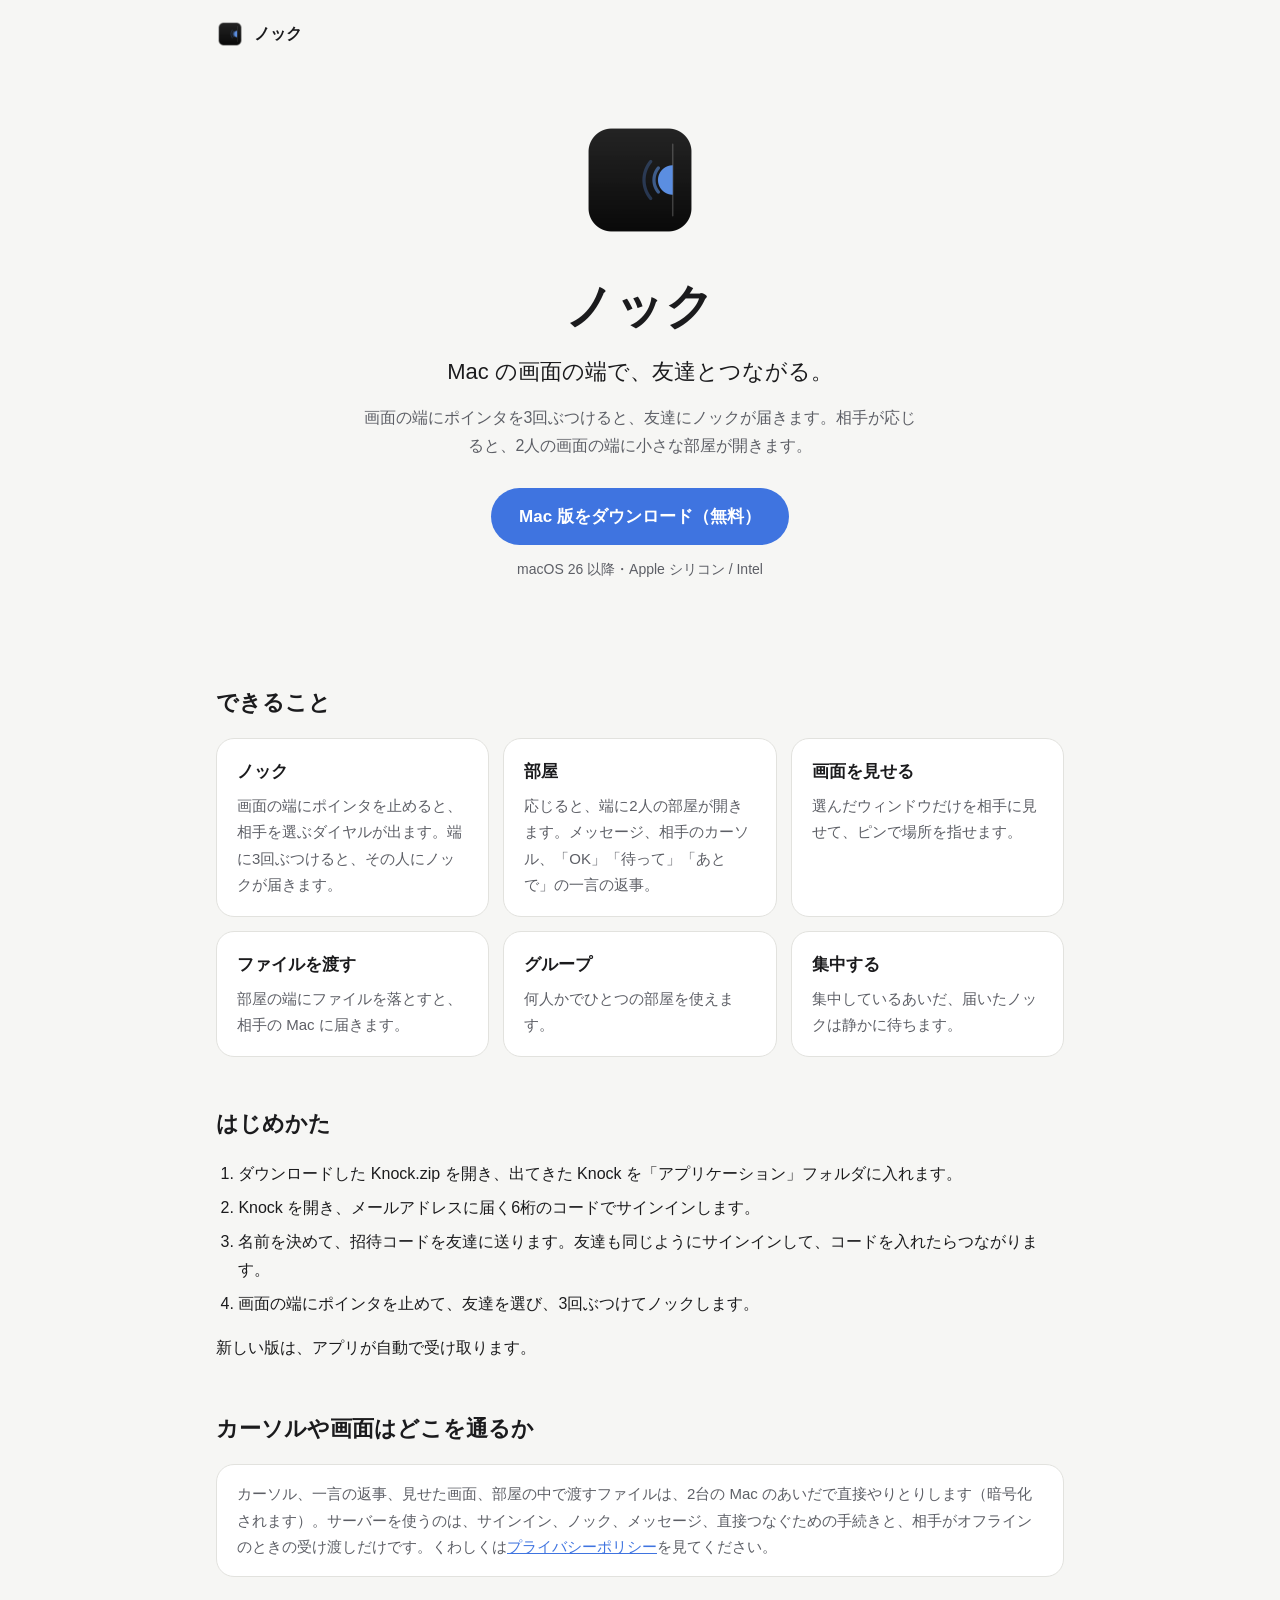
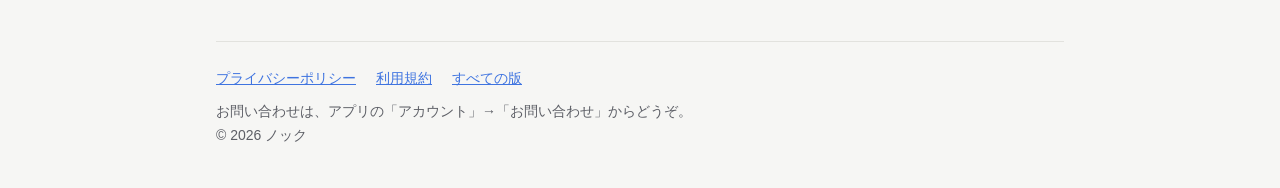
==== index.html @ 7c5bd774 "Download page, privacy policy and terms Co-Authored-By: Claude Opus 5.5 <noreply@anthropic.com> Clau" ====
<!doctype html>
<html lang="ja">
<head>
<meta charset="utf-8">
<meta name="viewport" content="width=device-width, initial-scale=1">
<title>ノック — Mac の画面の端で、友達とつながる</title>
<meta name="description" content="画面の端にポインタを3回ぶつけると、友達にノックが届く。相手が応じると、2人の画面の端に小さな部屋が開く。Mac 用の無料アプリです。">
<meta property="og:title" content="ノック">
<meta property="og:description" content="Mac の画面の端で、友達とつながる。">
<meta property="og:image" content="icon.png">
<link rel="icon" href="icon.png">
<link rel="stylesheet" href="style.css">
</head>
<body>
<div class="wrap">
  <header class="site"><img src="icon.png" alt=""><a href="./">ノック</a></header>

  <main>
    <div class="hero">
      <img class="icon" src="icon.png" alt="ノックのアイコン">
      <h1>ノック</h1>
      <p class="lead">Mac の画面の端で、友達とつながる。</p>
      <p class="sub">画面の端にポインタを3回ぶつけると、友達にノックが届きます。相手が応じると、2人の画面の端に小さな部屋が開きます。</p>
      <a class="button" href="https://github.com/hikaru777/knock-releases/releases/latest/download/Knock.zip">Mac 版をダウンロード（無料）</a>
      <p class="req">macOS 26 以降・Apple シリコン / Intel</p>
    </div>

    <!--VIDEO-->

    <section>
      <h2>できること</h2>
      <div class="grid">
        <div class="card"><h3>ノック</h3><p>画面の端にポインタを止めると、相手を選ぶダイヤルが出ます。端に3回ぶつけると、その人にノックが届きます。</p></div>
        <div class="card"><h3>部屋</h3><p>応じると、端に2人の部屋が開きます。メッセージ、相手のカーソル、「OK」「待って」「あとで」の一言の返事。</p></div>
        <div class="card"><h3>画面を見せる</h3><p>選んだウィンドウだけを相手に見せて、ピンで場所を指せます。</p></div>
        <div class="card"><h3>ファイルを渡す</h3><p>部屋の端にファイルを落とすと、相手の Mac に届きます。</p></div>
        <div class="card"><h3>グループ</h3><p>何人かでひとつの部屋を使えます。</p></div>
        <div class="card"><h3>集中する</h3><p>集中しているあいだ、届いたノックは静かに待ちます。</p></div>
      </div>
    </section>

    <section>
      <h2>はじめかた</h2>
      <ol class="steps">
        <li>ダウンロードした Knock.zip を開き、出てきた Knock を「アプリケーション」フォルダに入れます。</li>
        <li>Knock を開き、メールアドレスに届く6桁のコードでサインインします。</li>
        <li>名前を決めて、招待コードを友達に送ります。友達も同じようにサインインして、コードを入れたらつながります。</li>
        <li>画面の端にポインタを止めて、友達を選び、3回ぶつけてノックします。</li>
      </ol>
      <p>新しい版は、アプリが自動で受け取ります。</p>
    </section>

    <section>
      <h2>カーソルや画面はどこを通るか</h2>
      <p class="note">カーソル、一言の返事、見せた画面、部屋の中で渡すファイルは、2台の Mac のあいだで直接やりとりします（暗号化されます）。サーバーを使うのは、サインイン、ノック、メッセージ、直接つなぐための手続きと、相手がオフラインのときの受け渡しだけです。くわしくは<a href="privacy.html">プライバシーポリシー</a>を見てください。</p>
    </section>
  </main>

  <footer>
    <nav><a href="privacy.html">プライバシーポリシー</a><a href="terms.html">利用規約</a><a href="https://github.com/hikaru777/knock-releases/releases">すべての版</a></nav>
    <div>お問い合わせは、アプリの「アカウント」→「お問い合わせ」からどうぞ。</div>
    <div>© 2026 ノック</div>
  </footer>
</div>
</body>
</html>
---- style.css ----
:root {
  --bg: #f6f6f4;
  --surface: #ffffff;
  --text: #1b1b1d;
  --muted: #5d5f66;
  --line: #e2e2de;
  --accent: #3f74e0;
  --accent-text: #ffffff;
  --radius: 18px;
}
@media (prefers-color-scheme: dark) {
  :root:not([data-theme="light"]) {
    --bg: #111113;
    --surface: #1b1b1e;
    --text: #ececef;
    --muted: #a0a2aa;
    --line: #2c2c31;
    --accent: #5b8def;
    --accent-text: #0b0b0c;
  }
}
:root[data-theme="dark"] {
  --bg: #111113; --surface: #1b1b1e; --text: #ececef; --muted: #a0a2aa; --line: #2c2c31;
  --accent: #5b8def; --accent-text: #0b0b0c;
}
* { box-sizing: border-box; }
html { -webkit-text-size-adjust: 100%; }
body {
  margin: 0; background: var(--bg); color: var(--text);
  font-family: -apple-system, BlinkMacSystemFont, "Hiragino Sans", "Hiragino Kaku Gothic ProN", "Noto Sans JP", sans-serif;
  line-height: 1.75; font-size: 16px;
}
a { color: var(--accent); }
.wrap { max-width: 880px; margin: 0 auto; padding: 0 16px; }
header.site { display: flex; align-items: center; gap: 10px; padding: 20px 0; }
header.site img { width: 28px; height: 28px; }
header.site a { color: var(--text); text-decoration: none; font-weight: 600; }
.hero { text-align: center; padding: 48px 0 40px; }
.hero img.icon { width: 128px; height: 128px; }
.hero h1 { font-size: clamp(32px, 7vw, 48px); margin: 12px 0 4px; letter-spacing: 0.02em; }
.hero .lead { font-size: clamp(18px, 3.6vw, 22px); margin: 0 0 12px; }
.hero p.sub { color: var(--muted); max-width: 560px; margin: 0 auto 28px; }
.button {
  display: inline-block; background: var(--accent); color: var(--accent-text); text-decoration: none;
  font-weight: 600; padding: 14px 28px; border-radius: 999px; font-size: 17px;
}
.button:focus-visible { outline: 3px solid var(--text); outline-offset: 3px; }
.req { color: var(--muted); font-size: 14px; margin-top: 12px; }
.video { margin: 8px 0 48px; }
.video video { width: 100%; border-radius: var(--radius); border: 1px solid var(--line); background: #000; display: block; }
section h2 { font-size: 22px; margin: 48px 0 16px; }
.grid { display: grid; grid-template-columns: repeat(auto-fit, minmax(240px, 1fr)); gap: 14px; }
.card { background: var(--surface); border: 1px solid var(--line); border-radius: var(--radius); padding: 18px 20px; }
.card h3 { margin: 0 0 6px; font-size: 17px; }
.card p { margin: 0; color: var(--muted); font-size: 15px; }
ol.steps { padding-left: 1.4em; }
ol.steps li { margin: 6px 0; }
.note { background: var(--surface); border: 1px solid var(--line); border-radius: var(--radius); padding: 16px 20px; color: var(--muted); font-size: 15px; }
footer { border-top: 1px solid var(--line); margin-top: 64px; padding: 24px 0 40px; color: var(--muted); font-size: 14px; }
footer nav { display: flex; flex-wrap: wrap; gap: 8px 20px; margin-bottom: 8px; }
article.doc { padding: 8px 0 24px; }
article.doc h1 { font-size: 28px; }
article.doc h2 { font-size: 20px; margin-top: 36px; }
article.doc h3 { font-size: 17px; }
.table-scroll { overflow-x: auto; }
article.doc table { border-collapse: collapse; width: 100%; font-size: 14px; min-width: 640px; }
article.doc th, article.doc td { border: 1px solid var(--line); padding: 8px 10px; text-align: left; vertical-align: top; }
article.doc th { background: var(--surface); }
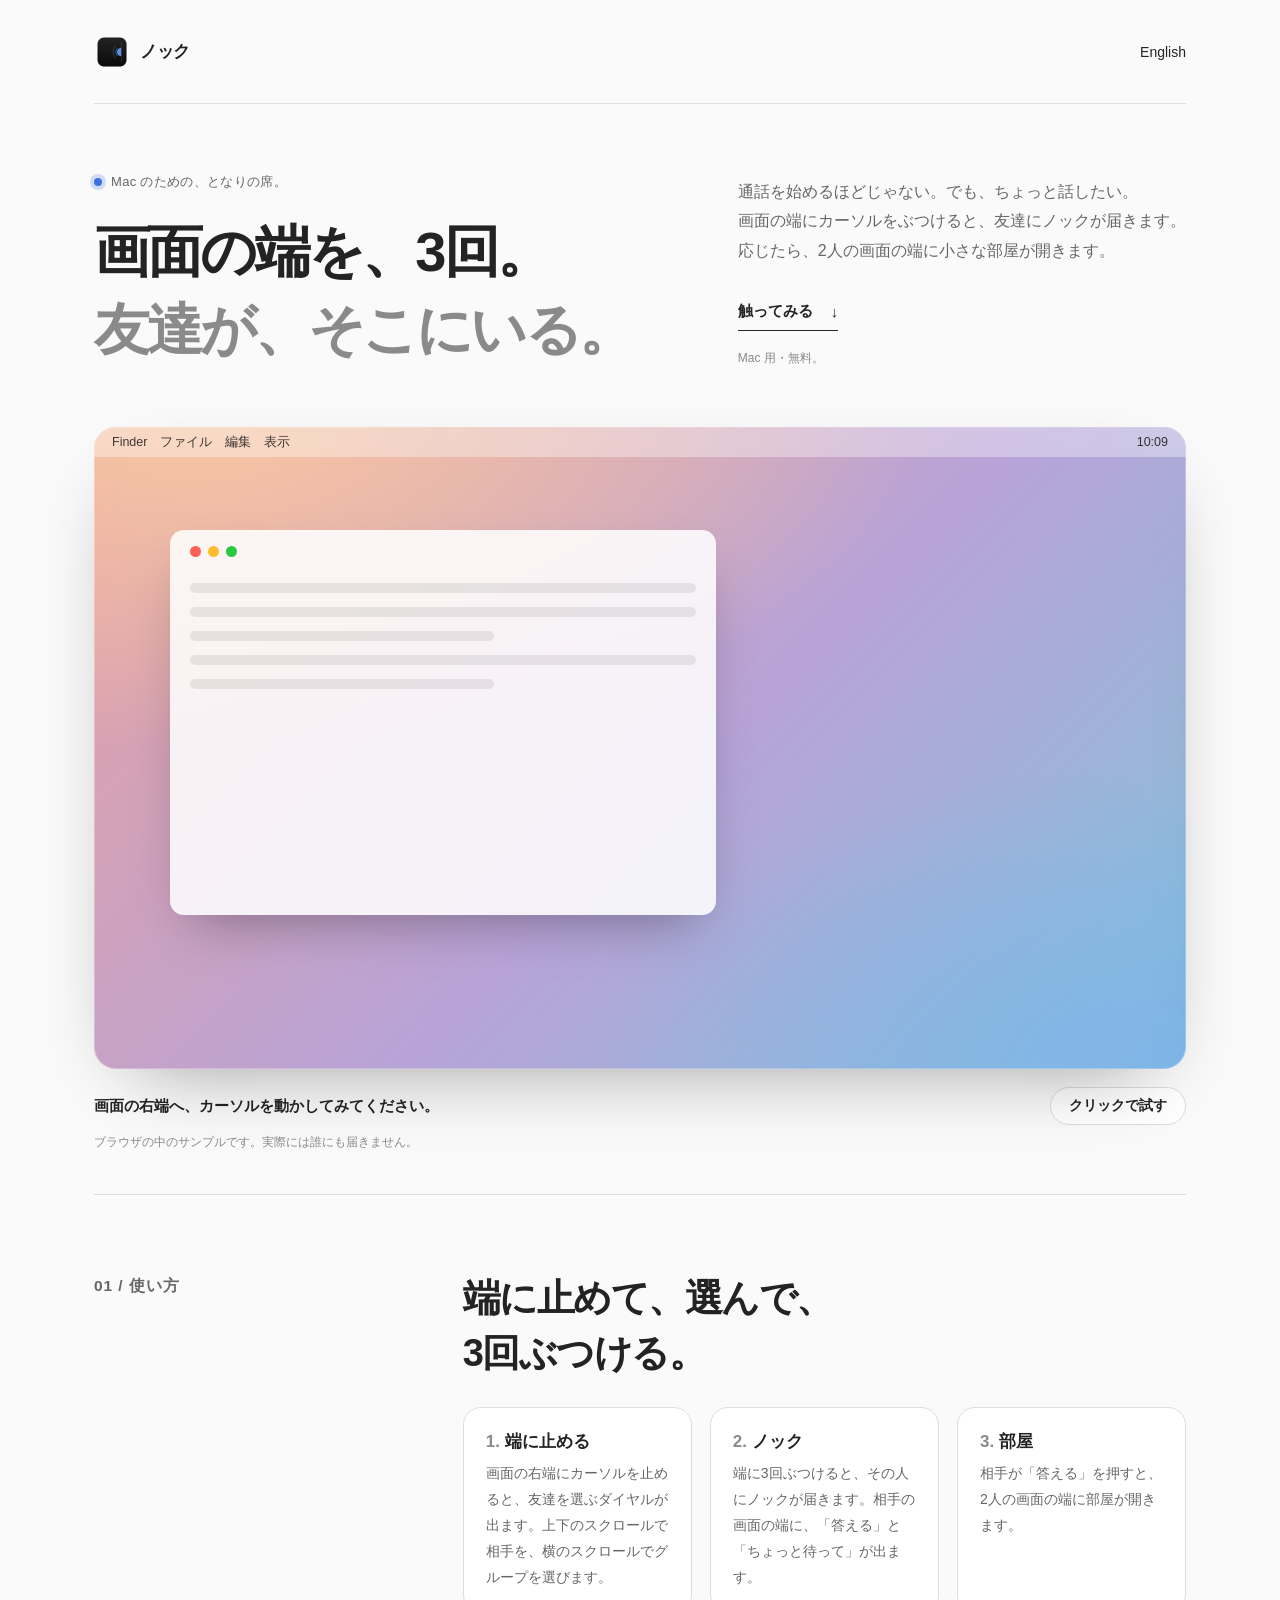
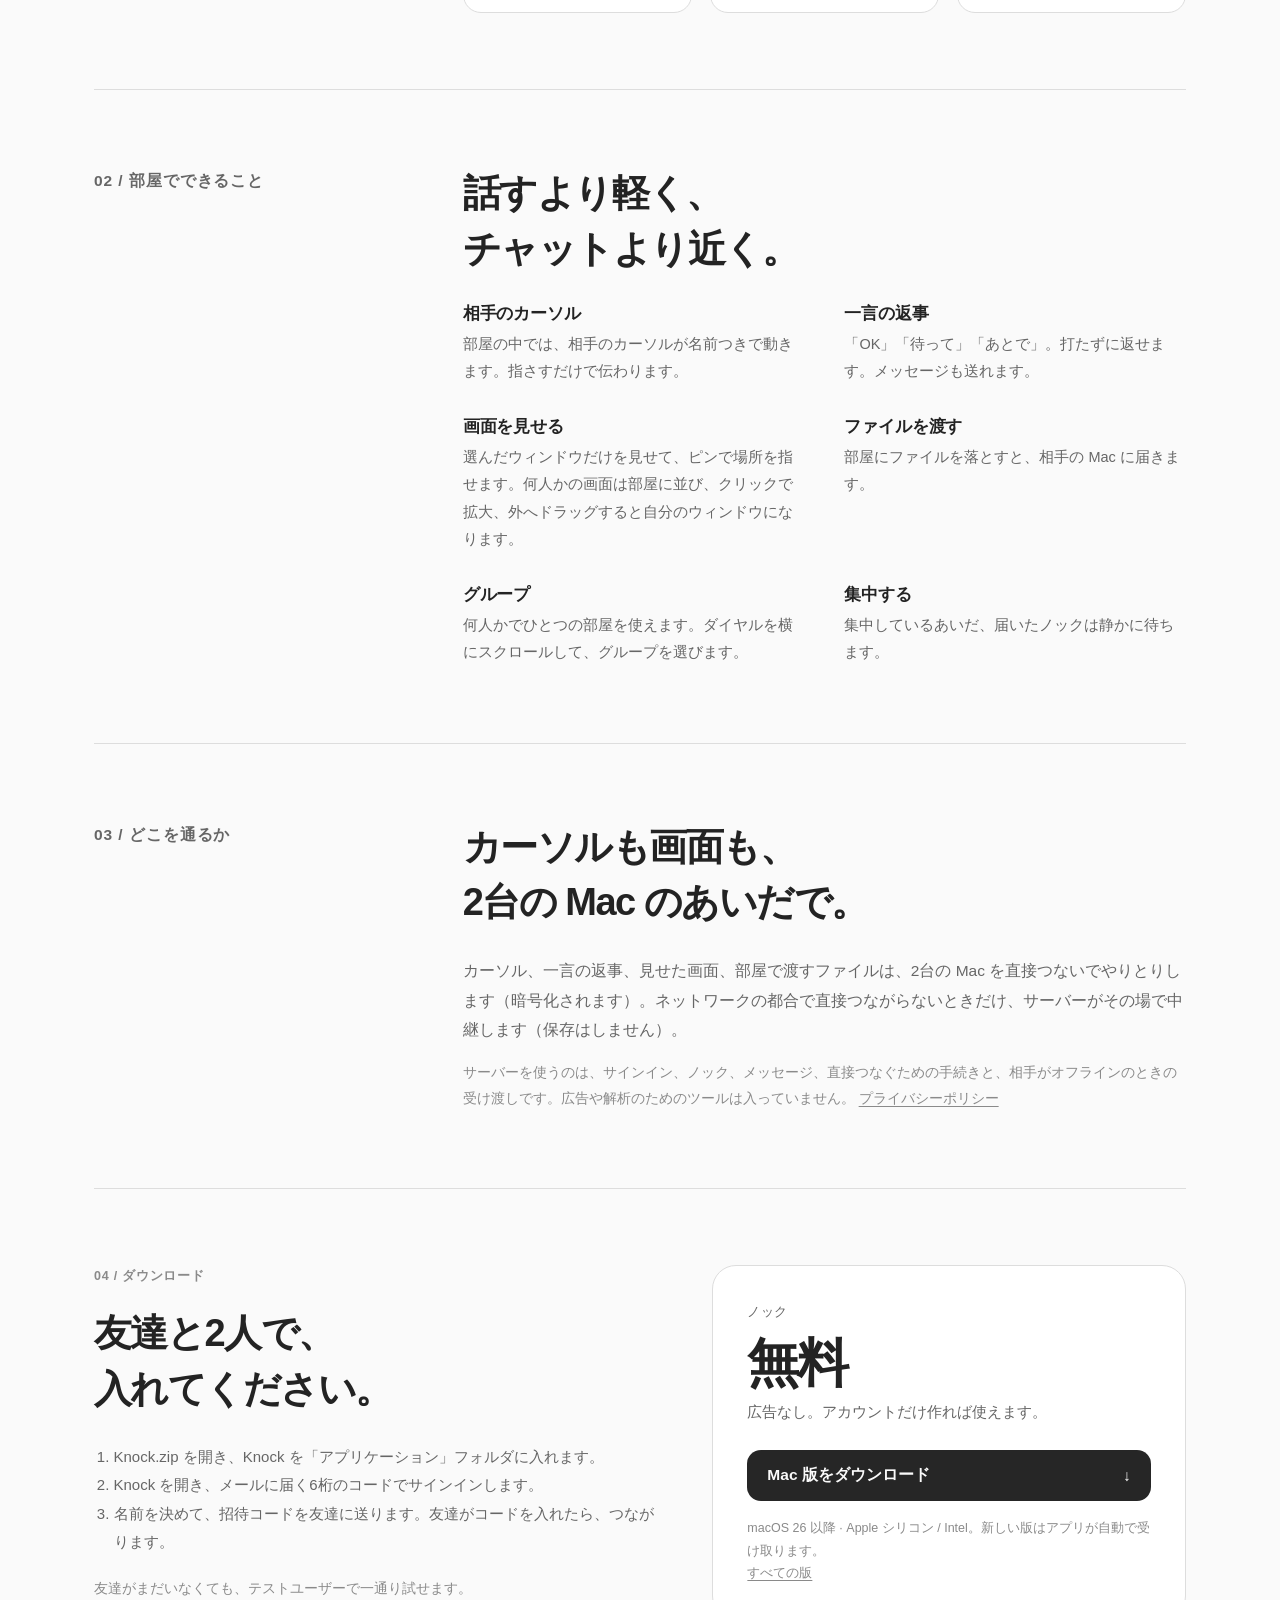
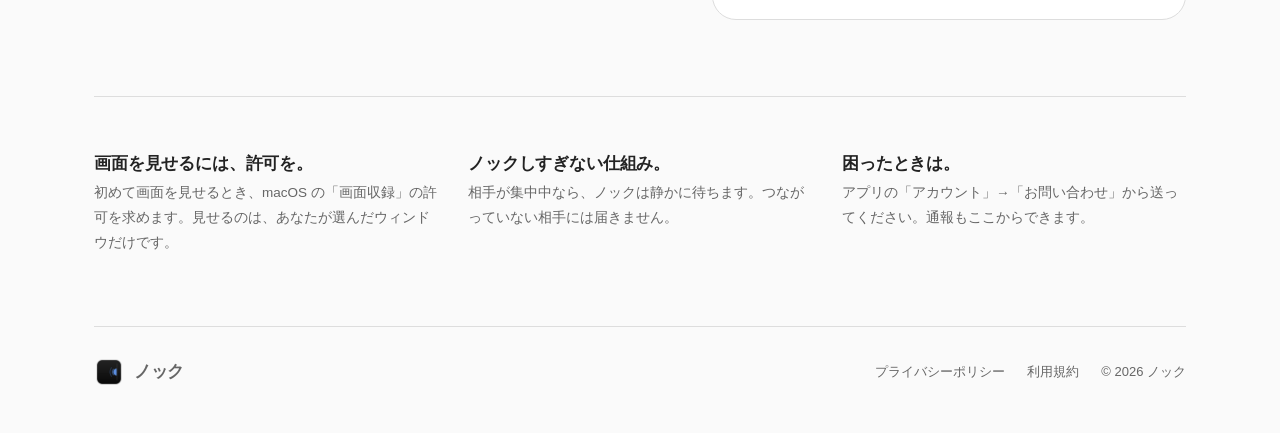
==== commit 3b8ab0c7: "Top page in the shape of the NotchSwitcher site: a demo of the edge, numbered sections, Japanese and" ====
--- a/index.html
+++ b/index.html
@@ -3,64 +3,130 @@
 <head>
 <meta charset="utf-8">
 <meta name="viewport" content="width=device-width, initial-scale=1">
-<title>ノック — Mac の画面の端で、友達とつながる</title>
-<meta name="description" content="画面の端にポインタを3回ぶつけると、友達にノックが届く。相手が応じると、2人の画面の端に小さな部屋が開く。Mac 用の無料アプリです。">
+<title>ノック — 画面の端に、友達の部屋。</title>
+<meta name="description" content="画面の端にカーソルを3回ぶつけると、友達にノックが届く。応じると、2人の画面の端に小さな部屋が開く。Mac 用の無料アプリ。">
 <meta property="og:title" content="ノック">
-<meta property="og:description" content="Mac の画面の端で、友達とつながる。">
-<meta property="og:image" content="icon.png">
+<meta property="og:description" content="画面の端に、友達の部屋。">
+<meta property="og:image" content="https://hikaru777.github.io/knock-site/icon.png">
+<link rel="alternate" hreflang="ja" href="https://hikaru777.github.io/knock-site/">
+<link rel="alternate" hreflang="en" href="https://hikaru777.github.io/knock-site/en/">
 <link rel="icon" href="icon.png">
-<link rel="stylesheet" href="style.css">
+<link rel="stylesheet" href="home.css">
 </head>
 <body>
-<div class="wrap">
-  <header class="site"><img src="icon.png" alt=""><a href="./">ノック</a></header>
+<main class="shell">
+  <nav class="navigation">
+    <a class="brand" href="./"><img src="icon.png" width="36" height="36" alt="">ノック</a>
+    <a href="en/" hreflang="en" lang="en">English</a>
+  </nav>
 
-  <main>
-    <div class="hero">
-      <img class="icon" src="icon.png" alt="ノックのアイコン">
-      <h1>ノック</h1>
-      <p class="lead">Mac の画面の端で、友達とつながる。</p>
-      <p class="sub">画面の端にポインタを3回ぶつけると、友達にノックが届きます。相手が応じると、2人の画面の端に小さな部屋が開きます。</p>
-      <a class="button" href="https://github.com/hikaru777/knock-releases/releases/latest/download/Knock.zip">Mac 版をダウンロード（無料）</a>
-      <p class="req">macOS 26 以降・Apple シリコン / Intel</p>
+  <header class="hero">
+    <div>
+      <p class="label"><span class="dot"></span>Mac のための、となりの席。</p>
+      <h1>画面の端を、3回。<br><span>友達が、そこにいる。</span></h1>
     </div>
+    <div class="hero-aside">
+      <p>通話を始めるほどじゃない。でも、ちょっと話したい。<br>画面の端にカーソルをぶつけると、友達にノックが届きます。応じたら、2人の画面の端に小さな部屋が開きます。</p>
+      <a class="try-link" href="#experience">触ってみる <span aria-hidden="true">↓</span></a>
+      <p class="note">Mac 用・無料。</p>
+    </div>
+  </header>
 
-    <!--VIDEO-->
+  <section id="experience" class="experience" aria-label="ノックの操作デモ">
+    <div class="desk" id="desk" data-phase="idle">
+      <div class="menubar" aria-hidden="true"><span>Finder　ファイル　編集　表示</span><span>10:09</span></div>
+      <div class="window" aria-hidden="true"><div class="lights"><i></i><i></i><i></i></div><div class="lines"><b></b><b></b><b class="short"></b><b></b><b class="short"></b></div></div>
+      <div class="dial" id="dial" aria-hidden="true"></div>
+      <div class="bumps" id="bumps" aria-hidden="true"><i></i><i></i><i></i></div>
+      <div class="ripple" id="ripple" aria-hidden="true"></div>
+      <aside class="room" id="room" aria-live="polite">
+        <div class="room-head"><button class="room-close" id="roomClose" aria-label="閉じる">×</button><div><strong id="roomName"></strong><span>つながっています</span></div><div class="avatar" id="roomAvatar"></div></div>
+        <div class="room-floor" id="floor">
+          <div class="tiles" id="tiles"></div>
+          <div class="bubbles" id="bubbles"></div>
+          <div class="cursor them" id="theirCursor"><svg viewBox="0 0 16 22" aria-hidden="true"><path d="M1 1v17l4.5-4.2 3 6.7 3-1.4-3-6.5H15z"/></svg><span id="theirLabel"></span></div>
+        </div>
+        <div class="room-foot"><div class="replies" id="replies"></div><button class="show" id="showMe">画面を見せてもらう</button></div>
+      </aside>
+      <div class="edge" id="edge" aria-label="画面の右端" role="button" tabindex="0"></div>
+      <div class="lightbox" id="lightbox" hidden><div class="big" id="big"></div><p>外をクリックか Esc で部屋に戻る</p></div>
+    </div>
+    <div class="toolbar">
+      <p class="status" id="status" aria-live="polite">画面の右端へ、カーソルを動かしてみてください。</p>
+      <button class="fallback" id="fallback">クリックで試す</button>
+    </div>
+    <p class="disclaimer">ブラウザの中のサンプルです。実際には誰にも届きません。</p>
+    <script type="application/json" id="demoText">{"idle": "画面の右端へ、カーソルを動かしてみてください。", "edge": "端で上下にスクロールして相手を選び、端に3回ぶつけて（クリック3回でも）ノック。", "knocking": "{name}にノックしました…", "room": "{name}が応じました。一言を返したり、画面を見せてもらったりできます。", "closed": "部屋を閉じました。もう一度試せます。", "connected": "つながっています", "theirScreen": "{name}の画面", "showMe": "画面を見せてもらう", "back": "外をクリックか Esc で部屋に戻る", "replies": ["OK", "待って", "あとで"], "answer": "いいよ、今見せるね", "theirReplies": ["了解！", "ゆっくりでいいよ", "じゃあまたあとで"], "people": ["ハル", "ナギ", "アオ"], "tryClick": "クリックで試す", "close": "閉じる"}</script>
+  </section>
 
-    <section>
-      <h2>できること</h2>
-      <div class="grid">
-        <div class="card"><h3>ノック</h3><p>画面の端にポインタを止めると、相手を選ぶダイヤルが出ます。端に3回ぶつけると、その人にノックが届きます。</p></div>
-        <div class="card"><h3>部屋</h3><p>応じると、端に2人の部屋が開きます。メッセージ、相手のカーソル、「OK」「待って」「あとで」の一言の返事。</p></div>
-        <div class="card"><h3>画面を見せる</h3><p>選んだウィンドウだけを相手に見せて、ピンで場所を指せます。</p></div>
-        <div class="card"><h3>ファイルを渡す</h3><p>部屋の端にファイルを落とすと、相手の Mac に届きます。</p></div>
-        <div class="card"><h3>グループ</h3><p>何人かでひとつの部屋を使えます。</p></div>
-        <div class="card"><h3>集中する</h3><p>集中しているあいだ、届いたノックは静かに待ちます。</p></div>
+  <section class="about">
+    <p class="number">01 / 使い方</p>
+    <div>
+      <h2>端に止めて、選んで、<br>3回ぶつける。</h2>
+      <ol class="flow">
+        <li><strong>端に止める</strong><span>画面の右端にカーソルを止めると、友達を選ぶダイヤルが出ます。上下のスクロールで相手を、横のスクロールでグループを選びます。</span></li>
+        <li><strong>ノック</strong><span>端に3回ぶつけると、その人にノックが届きます。相手の画面の端に、「答える」と「ちょっと待って」が出ます。</span></li>
+        <li><strong>部屋</strong><span>相手が「答える」を押すと、2人の画面の端に部屋が開きます。</span></li>
+      </ol>
+    </div>
+  </section>
+
+  <section class="about">
+    <p class="number">02 / 部屋でできること</p>
+    <div>
+      <h2>話すより軽く、<br>チャットより近く。</h2>
+      <div class="features">
+        <div><h3>相手のカーソル</h3><p>部屋の中では、相手のカーソルが名前つきで動きます。指さすだけで伝わります。</p></div>
+        <div><h3>一言の返事</h3><p>「OK」「待って」「あとで」。打たずに返せます。メッセージも送れます。</p></div>
+        <div><h3>画面を見せる</h3><p>選んだウィンドウだけを見せて、ピンで場所を指せます。何人かの画面は部屋に並び、クリックで拡大、外へドラッグすると自分のウィンドウになります。</p></div>
+        <div><h3>ファイルを渡す</h3><p>部屋にファイルを落とすと、相手の Mac に届きます。</p></div>
+        <div><h3>グループ</h3><p>何人かでひとつの部屋を使えます。ダイヤルを横にスクロールして、グループを選びます。</p></div>
+        <div><h3>集中する</h3><p>集中しているあいだ、届いたノックは静かに待ちます。</p></div>
       </div>
-    </section>
+    </div>
+  </section>
 
-    <section>
-      <h2>はじめかた</h2>
-      <ol class="steps">
-        <li>ダウンロードした Knock.zip を開き、出てきた Knock を「アプリケーション」フォルダに入れます。</li>
-        <li>Knock を開き、メールアドレスに届く6桁のコードでサインインします。</li>
-        <li>名前を決めて、招待コードを友達に送ります。友達も同じようにサインインして、コードを入れたらつながります。</li>
-        <li>画面の端にポインタを止めて、友達を選び、3回ぶつけてノックします。</li>
+  <section class="about">
+    <p class="number">03 / どこを通るか</p>
+    <div>
+      <h2>カーソルも画面も、<br>2台の Mac のあいだで。</h2>
+      <p>カーソル、一言の返事、見せた画面、部屋で渡すファイルは、2台の Mac を直接つないでやりとりします（暗号化されます）。ネットワークの都合で直接つながらないときだけ、サーバーがその場で中継します（保存はしません）。</p>
+      <p class="muted">サーバーを使うのは、サインイン、ノック、メッセージ、直接つなぐための手続きと、相手がオフラインのときの受け渡しです。広告や解析のためのツールは入っていません。 <a href="privacy.html">プライバシーポリシー</a></p>
+    </div>
+  </section>
+
+  <section id="download" class="purchase">
+    <div>
+      <p class="number">04 / ダウンロード</p>
+      <h2>友達と2人で、<br>入れてください。</h2>
+      <ol class="install">
+        <li>Knock.zip を開き、Knock を「アプリケーション」フォルダに入れます。</li>
+        <li>Knock を開き、メールに届く6桁のコードでサインインします。</li>
+        <li>名前を決めて、招待コードを友達に送ります。友達がコードを入れたら、つながります。</li>
       </ol>
-      <p>新しい版は、アプリが自動で受け取ります。</p>
-    </section>
+      <p class="muted">友達がまだいなくても、テストユーザーで一通り試せます。</p>
+    </div>
+    <div class="price-box">
+      <p class="label">ノック</p>
+      <p class="price">無料</p>
+      <p>広告なし。アカウントだけ作れば使えます。</p>
+      <a class="download" href="https://github.com/hikaru777/knock-releases/releases/latest/download/Knock.zip">Mac 版をダウンロード <span aria-hidden="true">↓</span></a>
+      <p class="small">macOS 26 以降 · Apple シリコン / Intel。新しい版はアプリが自動で受け取ります。</p>
+      <p class="small"><a href="https://github.com/hikaru777/knock-releases/releases">すべての版</a></p>
+    </div>
+  </section>
 
-    <section>
-      <h2>カーソルや画面はどこを通るか</h2>
-      <p class="note">カーソル、一言の返事、見せた画面、部屋の中で渡すファイルは、2台の Mac のあいだで直接やりとりします（暗号化されます）。サーバーを使うのは、サインイン、ノック、メッセージ、直接つなぐための手続きと、相手がオフラインのときの受け渡しだけです。くわしくは<a href="privacy.html">プライバシーポリシー</a>を見てください。</p>
-    </section>
-  </main>
+  <section class="notes">
+    <div><h3>画面を見せるには、許可を。</h3><p>初めて画面を見せるとき、macOS の「画面収録」の許可を求めます。見せるのは、あなたが選んだウィンドウだけです。</p></div>
+    <div><h3>ノックしすぎない仕組み。</h3><p>相手が集中中なら、ノックは静かに待ちます。つながっていない相手には届きません。</p></div>
+    <div><h3>困ったときは。</h3><p>アプリの「アカウント」→「お問い合わせ」から送ってください。通報もここからできます。</p></div>
+  </section>
 
   <footer>
-    <nav><a href="privacy.html">プライバシーポリシー</a><a href="terms.html">利用規約</a><a href="https://github.com/hikaru777/knock-releases/releases">すべての版</a></nav>
-    <div>お問い合わせは、アプリの「アカウント」→「お問い合わせ」からどうぞ。</div>
-    <div>© 2026 ノック</div>
+    <a class="brand" href="./"><img src="icon.png" width="30" height="30" alt="">ノック</a>
+    <div><a href="privacy.html">プライバシーポリシー</a><a href="terms.html">利用規約</a><span>© 2026 ノック</span></div>
   </footer>
-</div>
+</main>
+<script src="demo.js"></script>
 </body>
 </html>
--- a/home.css
+++ b/home.css
@@ -0,0 +1,186 @@
+:root {
+  --bg: #fafafa;
+  --fg: #232323;
+  --muted: #666;
+  --soft: #8a8a8a;
+  --line: #dddddd;
+  --card: #ffffff;
+  --accent: #3f6fe0;
+  --ink: #262626;
+  --haru: #e0896f;
+  --nagi: #5f9be0;
+  --ao: #4fb08c;
+  color-scheme: light;
+}
+@media (prefers-color-scheme: dark) {
+  :root:not([data-theme="light"]) {
+    --bg: #131314; --fg: #f2f2f2; --muted: #a6a6a6; --soft: #858585; --line: #2d2d30;
+    --card: #1c1c1e; --accent: #6c93f0; --ink: #f2f2f2; color-scheme: dark;
+  }
+}
+:root[data-theme="dark"] {
+  --bg: #131314; --fg: #f2f2f2; --muted: #a6a6a6; --soft: #858585; --line: #2d2d30;
+  --card: #1c1c1e; --accent: #6c93f0; --ink: #f2f2f2; color-scheme: dark;
+}
+* { box-sizing: border-box; }
+html { scroll-behavior: smooth; scroll-padding-top: 30px; -webkit-text-size-adjust: 100%; }
+body {
+  margin: 0; background: var(--bg); color: var(--fg);
+  font-family: -apple-system, BlinkMacSystemFont, "Hiragino Sans", "Hiragino Kaku Gothic ProN", "Noto Sans JP", sans-serif;
+  -webkit-font-smoothing: antialiased;
+}
+a { color: inherit; text-decoration: none; }
+p { line-height: 1.9; margin: 0; }
+a:focus-visible, button:focus-visible, [tabindex]:focus-visible { outline: 2px solid var(--accent); outline-offset: 6px; }
+button { font: inherit; color: inherit; cursor: pointer; touch-action: manipulation; }
+
+.shell { max-width: 1180px; margin: auto; padding: 0 44px; }
+.navigation { height: 104px; display: flex; justify-content: space-between; align-items: center; border-bottom: 1px solid var(--line); }
+.brand { display: flex; align-items: center; gap: 10px; font-weight: 650; font-size: 17px; letter-spacing: -0.02em; }
+.brand img { border-radius: 9px; }
+.navigation > a:last-child { font-size: 14px; }
+
+.hero { display: grid; grid-template-columns: 1.2fr 1fr; gap: 40px; align-items: end; padding: 66px 0 58px; }
+.label { font-size: 13px; letter-spacing: 0.025em; color: var(--muted); display: flex; align-items: center; gap: 9px; }
+.dot { width: 8px; height: 8px; border-radius: 50%; background: var(--accent); box-shadow: 0 0 0 4px color-mix(in srgb, var(--accent) 22%, transparent); }
+.hero h1 { font-size: clamp(34px, 4.5vw, 56px); line-height: 1.4; letter-spacing: -0.05em; font-weight: 600; margin: 18px 0 0; }
+.hero h1 span { color: var(--soft); }
+.hero-aside { padding-left: 30px; }
+.hero-aside > p:first-child { font-size: 16px; color: var(--muted); line-height: 1.85; }
+.try-link { display: inline-flex; align-items: center; gap: 18px; margin-top: 24px; padding: 12px 0 9px; border-bottom: 1px solid var(--ink); font-size: 15px; font-weight: 600; }
+.hero-aside .note { font-size: 12px; color: var(--soft); margin-top: 16px; }
+
+/* The demo: a small Mac desktop with its right edge live. */
+.experience { padding-bottom: 40px; }
+.desk {
+  position: relative; aspect-ratio: 16 / 9.4; border-radius: 22px; overflow: hidden; user-select: none;
+  background:
+    radial-gradient(120% 90% at 10% 0%, #f6c6a4 0%, transparent 55%),
+    radial-gradient(90% 80% at 100% 100%, #7fb4e8 0%, transparent 60%),
+    linear-gradient(135deg, #e9a1a0, #b7a3d8 55%, #86c3d8);
+  box-shadow: 0 30px 80px -40px rgba(0, 0, 0, 0.45), inset 0 0 0 1px rgba(255, 255, 255, 0.25);
+}
+.menubar { position: absolute; inset: 0 0 auto 0; height: 30px; display: flex; justify-content: space-between; align-items: center; padding: 0 18px; font-size: 12.5px; color: rgba(0,0,0,0.75); background: rgba(255,255,255,0.35); backdrop-filter: blur(20px); }
+.window { position: absolute; left: 7%; top: 16%; width: 50%; height: 60%; border-radius: 14px; background: rgba(255,255,255,0.86); box-shadow: 0 24px 50px -20px rgba(0,0,0,0.35); padding: 16px 20px; }
+.lights { display: flex; gap: 7px; }
+.lights i { width: 11px; height: 11px; border-radius: 50%; background: #ff5f57; }
+.lights i:nth-child(2) { background: #febc2e; } .lights i:nth-child(3) { background: #28c840; }
+.lines { margin-top: 26px; display: grid; gap: 14px; }
+.lines b { display: block; height: 10px; border-radius: 5px; background: rgba(0,0,0,0.08); }
+.lines b.short { width: 60%; }
+
+.edge { position: absolute; right: 0; top: 30px; bottom: 0; width: 22px; cursor: e-resize; z-index: 6; }
+.dial { position: absolute; right: -2px; top: 50%; width: 120px; height: 300px; transform: translate(170px, -50%); opacity: 0; transition: transform 0.35s cubic-bezier(.2,.9,.3,1), opacity 0.25s; pointer-events: none; z-index: 4; }
+.desk[data-phase="edge"] .dial, .desk[data-phase="knocking"] .dial { transform: translate(0, -50%); opacity: 1; }
+.dial::before { content: ""; position: absolute; right: -150px; top: 0; width: 300px; height: 300px; border-radius: 50%; background: rgba(20,20,24,0.55); backdrop-filter: blur(16px); box-shadow: inset 0 0 0 1px rgba(255,255,255,0.18); }
+.person { position: absolute; right: 18px; width: 40px; height: 40px; margin-top: -20px; border-radius: 50%; display: grid; place-items: center; color: #fff; font-weight: 700; font-size: 15px; opacity: 0.55; transform: scale(0.8); transition: all 0.25s ease; box-shadow: 0 0 0 2px rgba(255,255,255,0.7); }
+.person.on { opacity: 1; transform: scale(1.18); right: 26px; }
+.person .name { position: absolute; right: 54px; white-space: nowrap; font-size: 13px; font-weight: 650; color: #fff; text-shadow: 0 1px 6px rgba(0,0,0,0.5); opacity: 0; transition: opacity 0.2s; }
+.person.on .name { opacity: 1; }
+.bumps { position: absolute; right: 30px; top: calc(50% + 120px); display: flex; gap: 6px; opacity: 0; transition: opacity 0.2s; z-index: 5; }
+.desk[data-phase="edge"] .bumps { opacity: 1; }
+.bumps i { width: 8px; height: 8px; border-radius: 50%; background: rgba(255,255,255,0.45); transition: background 0.15s, transform 0.15s; }
+.bumps i.hit { background: #fff; transform: scale(1.3); }
+.desk.shake .dial { animation: bump 0.18s ease; }
+@keyframes bump { 50% { transform: translate(-7px, -50%); } }
+.ripple { position: absolute; right: 0; top: 50%; width: 0; height: 0; z-index: 3; pointer-events: none; }
+.desk[data-phase="knocking"] .ripple::before, .desk[data-phase="knocking"] .ripple::after { content: ""; position: absolute; left: -90px; top: -90px; width: 180px; height: 180px; border-radius: 50%; border: 2px solid rgba(255,255,255,0.9); animation: ring 1.1s ease-out infinite; }
+.desk[data-phase="knocking"] .ripple::after { animation-delay: 0.45s; }
+@keyframes ring { from { transform: scale(0.3); opacity: 1; } to { transform: scale(1.5); opacity: 0; } }
+
+.room { position: absolute; right: 12px; top: 42px; bottom: 12px; width: min(40%, 380px); border-radius: 22px; background: rgba(24, 24, 28, 0.72); backdrop-filter: blur(26px) saturate(1.4); box-shadow: inset 0 0 0 1px rgba(255,255,255,0.14), 0 30px 60px -30px rgba(0,0,0,0.6); color: #fff; display: flex; flex-direction: column; transform: translateX(110%); transition: transform 0.45s cubic-bezier(.2,.9,.3,1); z-index: 7; }
+.desk[data-phase="room"] .room { transform: none; }
+.room-head { display: flex; align-items: center; gap: 12px; padding: 14px 14px 10px; }
+.room-head > div:nth-child(2) { flex: 1; text-align: right; line-height: 1.25; }
+.room-head strong { display: block; font-size: 22px; letter-spacing: -0.02em; }
+.room-head span { font-size: 12px; color: rgba(255,255,255,0.65); }
+.room-close { width: 26px; height: 26px; border-radius: 50%; border: 0; background: rgba(255,255,255,0.18); font-size: 17px; line-height: 1; }
+.avatar { width: 40px; height: 40px; border-radius: 50%; display: grid; place-items: center; font-weight: 700; }
+.room-floor { position: relative; flex: 1; margin: 4px 14px; overflow: hidden; }
+.tiles { display: grid; grid-template-columns: 1fr; gap: 8px; }
+.tile { aspect-ratio: 16 / 10; border-radius: 12px; overflow: hidden; position: relative; box-shadow: 0 0 0 1.5px var(--tile, #fff); cursor: zoom-in; animation: pop 0.35s ease; }
+.tile em { position: absolute; left: 6px; bottom: 6px; font-style: normal; font-size: 11.5px; font-weight: 650; padding: 2px 8px; border-radius: 999px; background: rgba(0,0,0,0.55); }
+@keyframes pop { from { transform: scale(0.92); opacity: 0; } }
+.mini { width: 100%; height: 100%; background: #f4f5f8; display: grid; grid-template-columns: 22% 1fr; }
+.mini .side { background: #e3e6ec; }
+.mini .main { padding: 10% 8%; display: grid; gap: 8%; align-content: start; }
+.mini .bar { height: 7px; border-radius: 4px; background: #2a2a2a; width: 55%; }
+.mini .cards { display: grid; grid-template-columns: repeat(3, 1fr); gap: 6%; }
+.mini .cards i { aspect-ratio: 4 / 3; border-radius: 4px; background: #c9d6f2; }
+.mini .progress { height: 5px; border-radius: 3px; background: #dde2ea; overflow: hidden; }
+.mini .progress b { display: block; height: 100%; width: 30%; background: var(--nagi); animation: progress 4s linear infinite; }
+@keyframes progress { to { width: 95%; } }
+.bubbles { position: absolute; left: 0; right: 0; bottom: 4px; display: flex; flex-direction: column; gap: 6px; }
+.bubble { align-self: flex-end; max-width: 80%; padding: 6px 12px; border-radius: 14px; font-size: 13.5px; background: var(--accent); animation: pop 0.25s ease; }
+.bubble.them { align-self: flex-start; background: rgba(255,255,255,0.18); }
+.cursor { position: absolute; left: 30%; top: 55%; display: flex; align-items: flex-start; gap: 2px; pointer-events: none; transition: left 1.4s ease-in-out, top 1.4s ease-in-out; }
+.cursor svg { width: 15px; height: 21px; fill: var(--haru); stroke: #fff; stroke-width: 1.3; }
+.cursor span { margin-top: 15px; font-size: 11px; font-weight: 650; padding: 1px 7px; border-radius: 999px; background: var(--haru); }
+.room-foot { display: flex; gap: 6px; flex-wrap: wrap; padding: 10px 14px 14px; }
+.replies { display: flex; gap: 6px; }
+.replies button, .show { border: 0; border-radius: 999px; padding: 6px 12px; font-size: 13px; background: rgba(255,255,255,0.16); color: #fff; }
+.replies button:hover, .show:hover { background: rgba(255,255,255,0.28); }
+.show { margin-left: auto; }
+.show[disabled] { opacity: 0.4; cursor: default; }
+.lightbox { position: absolute; inset: 0; z-index: 9; background: rgba(0,0,0,0.55); display: grid; place-items: center; align-content: center; gap: 12px; color: #fff; font-size: 13px; animation: fade 0.2s ease; }
+.lightbox[hidden] { display: none; }
+.big { width: 62%; aspect-ratio: 16 / 10; border-radius: 16px; overflow: hidden; box-shadow: 0 30px 60px rgba(0,0,0,0.5); }
+@keyframes fade { from { opacity: 0; } }
+
+.toolbar { display: flex; justify-content: space-between; align-items: center; gap: 20px; margin-top: 18px; }
+.status { font-size: 15px; font-weight: 600; min-height: 1.9em; }
+.fallback { flex: none; border: 1px solid var(--line); background: var(--card); border-radius: 999px; padding: 9px 18px; font-size: 14px; font-weight: 600; }
+.disclaimer { font-size: 12px; color: var(--soft); margin-top: 6px; }
+
+.about { display: grid; grid-template-columns: 1fr 2.2fr; gap: 40px; padding: 76px 0; border-top: 1px solid var(--line); }
+.number { font-size: 12.5px; letter-spacing: 0.06em; color: var(--soft); font-weight: 600; }
+h2 { font-size: clamp(26px, 3vw, 38px); line-height: 1.45; letter-spacing: -0.04em; font-weight: 600; margin: 0 0 26px; }
+.about p { color: var(--muted); font-size: 15.5px; }
+.about p + p { margin-top: 14px; }
+.muted, .about p.muted { color: var(--soft); font-size: 14px; }
+.muted a { text-decoration: underline; text-underline-offset: 3px; }
+.flow { list-style: none; padding: 0; margin: 0; display: grid; grid-template-columns: repeat(3, 1fr); gap: 18px; counter-reset: step; }
+.flow li { background: var(--card); border: 1px solid var(--line); border-radius: 18px; padding: 22px; counter-increment: step; }
+.flow strong { display: block; font-size: 17px; margin-bottom: 8px; }
+.flow strong::before { content: counter(step) ". "; color: var(--soft); }
+.flow span { font-size: 14px; line-height: 1.85; color: var(--muted); }
+.features { display: grid; grid-template-columns: repeat(2, 1fr); gap: 30px 40px; }
+.features h3, .notes h3 { font-size: 16.5px; margin: 0 0 6px; letter-spacing: -0.01em; }
+.features p { font-size: 14.5px; }
+
+.purchase { display: grid; grid-template-columns: 1.2fr 1fr; gap: 50px; padding: 76px 0; border-top: 1px solid var(--line); align-items: start; }
+.purchase h2 { margin-top: 18px; }
+.install { padding-left: 1.3em; margin: 0 0 18px; color: var(--muted); font-size: 15px; line-height: 1.9; }
+.price-box { background: var(--card); border: 1px solid var(--line); border-radius: 24px; padding: 34px; }
+.price { font-size: 52px; font-weight: 650; letter-spacing: -0.04em; margin: 8px 0 4px; line-height: 1.2; }
+.price-box > p:nth-of-type(3) { color: var(--muted); font-size: 14.5px; }
+.download { display: flex; justify-content: space-between; align-items: center; margin: 24px 0 16px; padding: 15px 20px; border-radius: 14px; background: var(--ink); color: var(--bg); font-weight: 650; font-size: 15.5px; }
+.download:hover { opacity: 0.88; }
+.small { font-size: 12.5px; color: var(--soft); line-height: 1.8; }
+.small a { text-decoration: underline; text-underline-offset: 3px; }
+
+.notes { display: grid; grid-template-columns: repeat(3, 1fr); gap: 30px; padding: 56px 0 70px; border-top: 1px solid var(--line); }
+.notes p { font-size: 13.5px; color: var(--muted); line-height: 1.85; }
+
+footer { display: flex; justify-content: space-between; align-items: center; gap: 20px; padding: 30px 0 46px; border-top: 1px solid var(--line); font-size: 13px; color: var(--muted); }
+footer > div { display: flex; gap: 22px; flex-wrap: wrap; }
+
+@media (max-width: 860px) {
+  .shell { padding: 0 16px; }
+  .navigation { height: 72px; }
+  .hero, .about, .purchase { grid-template-columns: 1fr; gap: 20px; }
+  .hero { padding: 40px 0 34px; }
+  .hero-aside { padding-left: 0; }
+  .about, .purchase { padding: 52px 0; }
+  .flow, .features, .notes { grid-template-columns: 1fr; }
+  .desk { aspect-ratio: 3 / 4; border-radius: 18px; }
+  .window { width: 70%; height: 40%; }
+  .room { width: calc(100% - 24px); top: auto; height: 68%; }
+  .edge { width: 40px; }
+  .toolbar { flex-direction: column; align-items: stretch; }
+  footer { flex-direction: column; align-items: flex-start; }
+}
+@media (prefers-reduced-motion: reduce) {
+  *, *::before, *::after { animation-duration: 0.01ms !important; transition-duration: 0.01ms !important; }
+  html { scroll-behavior: auto; }
+}
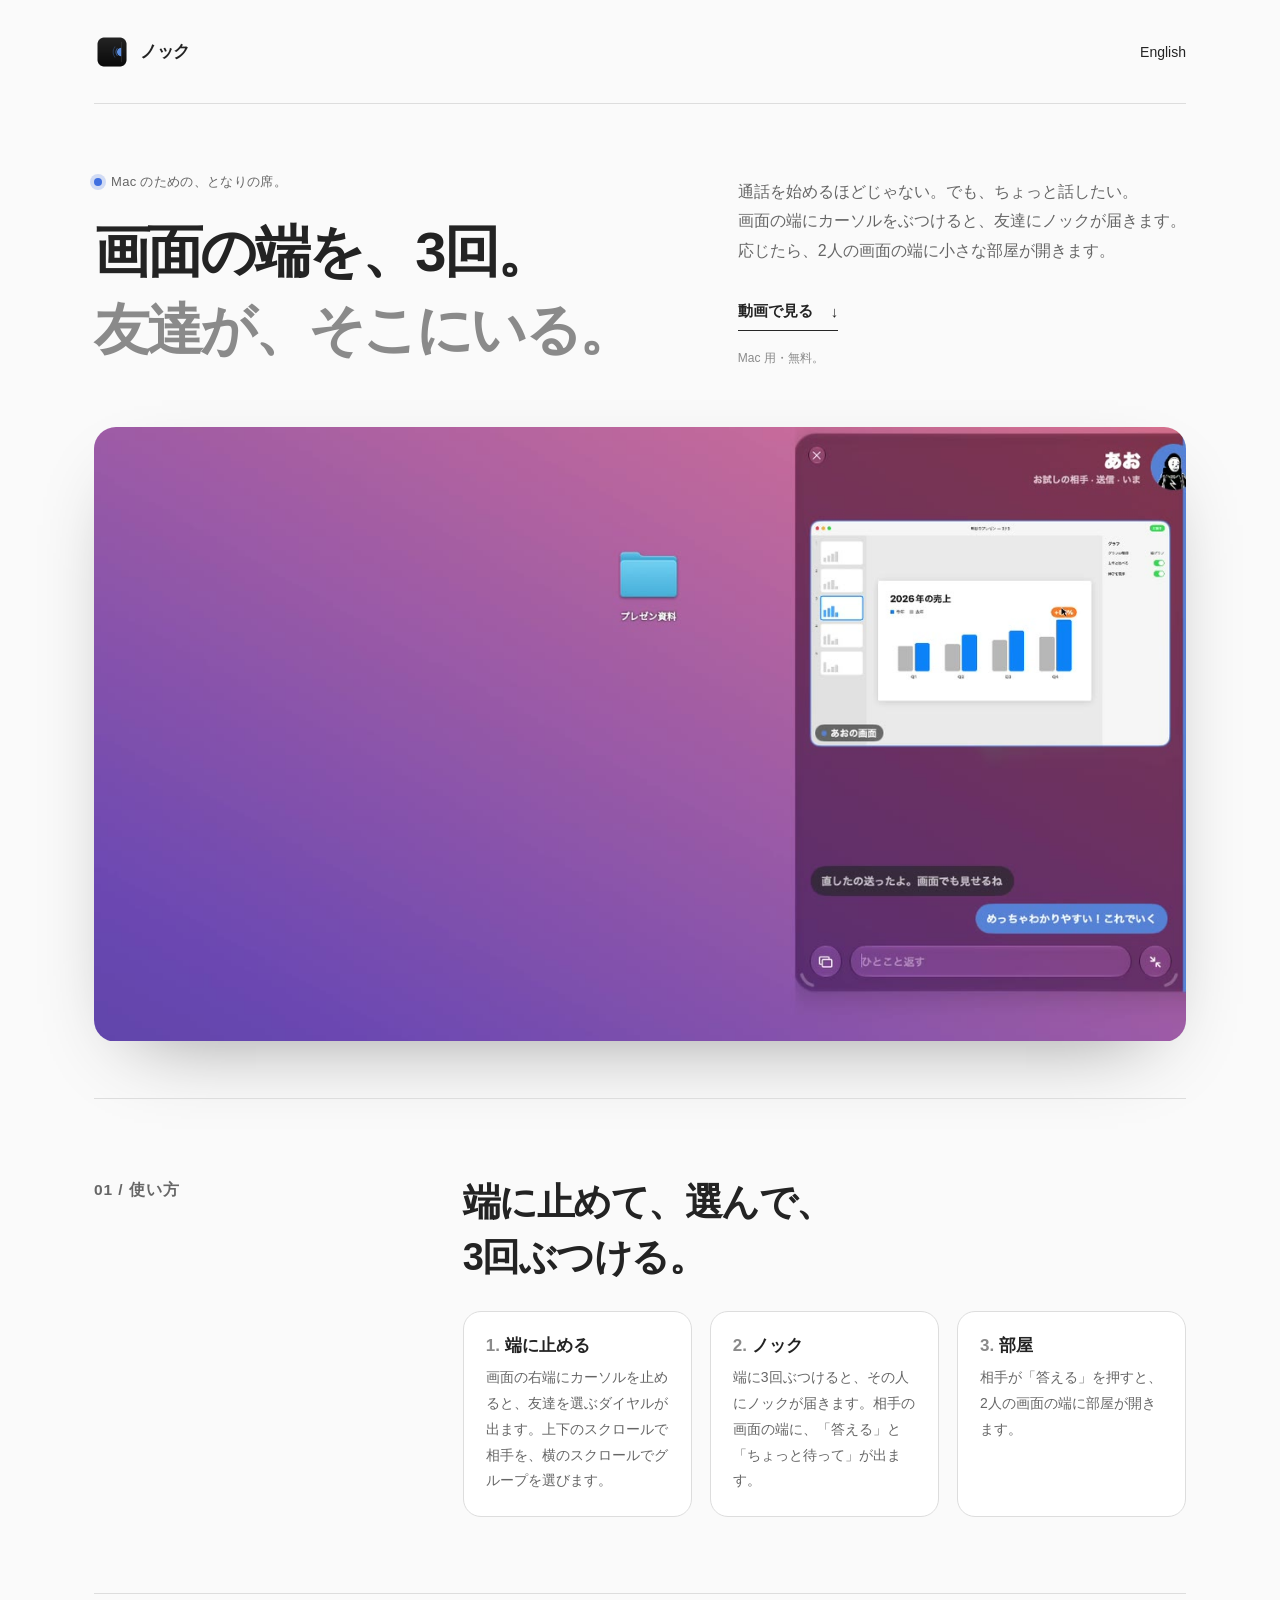
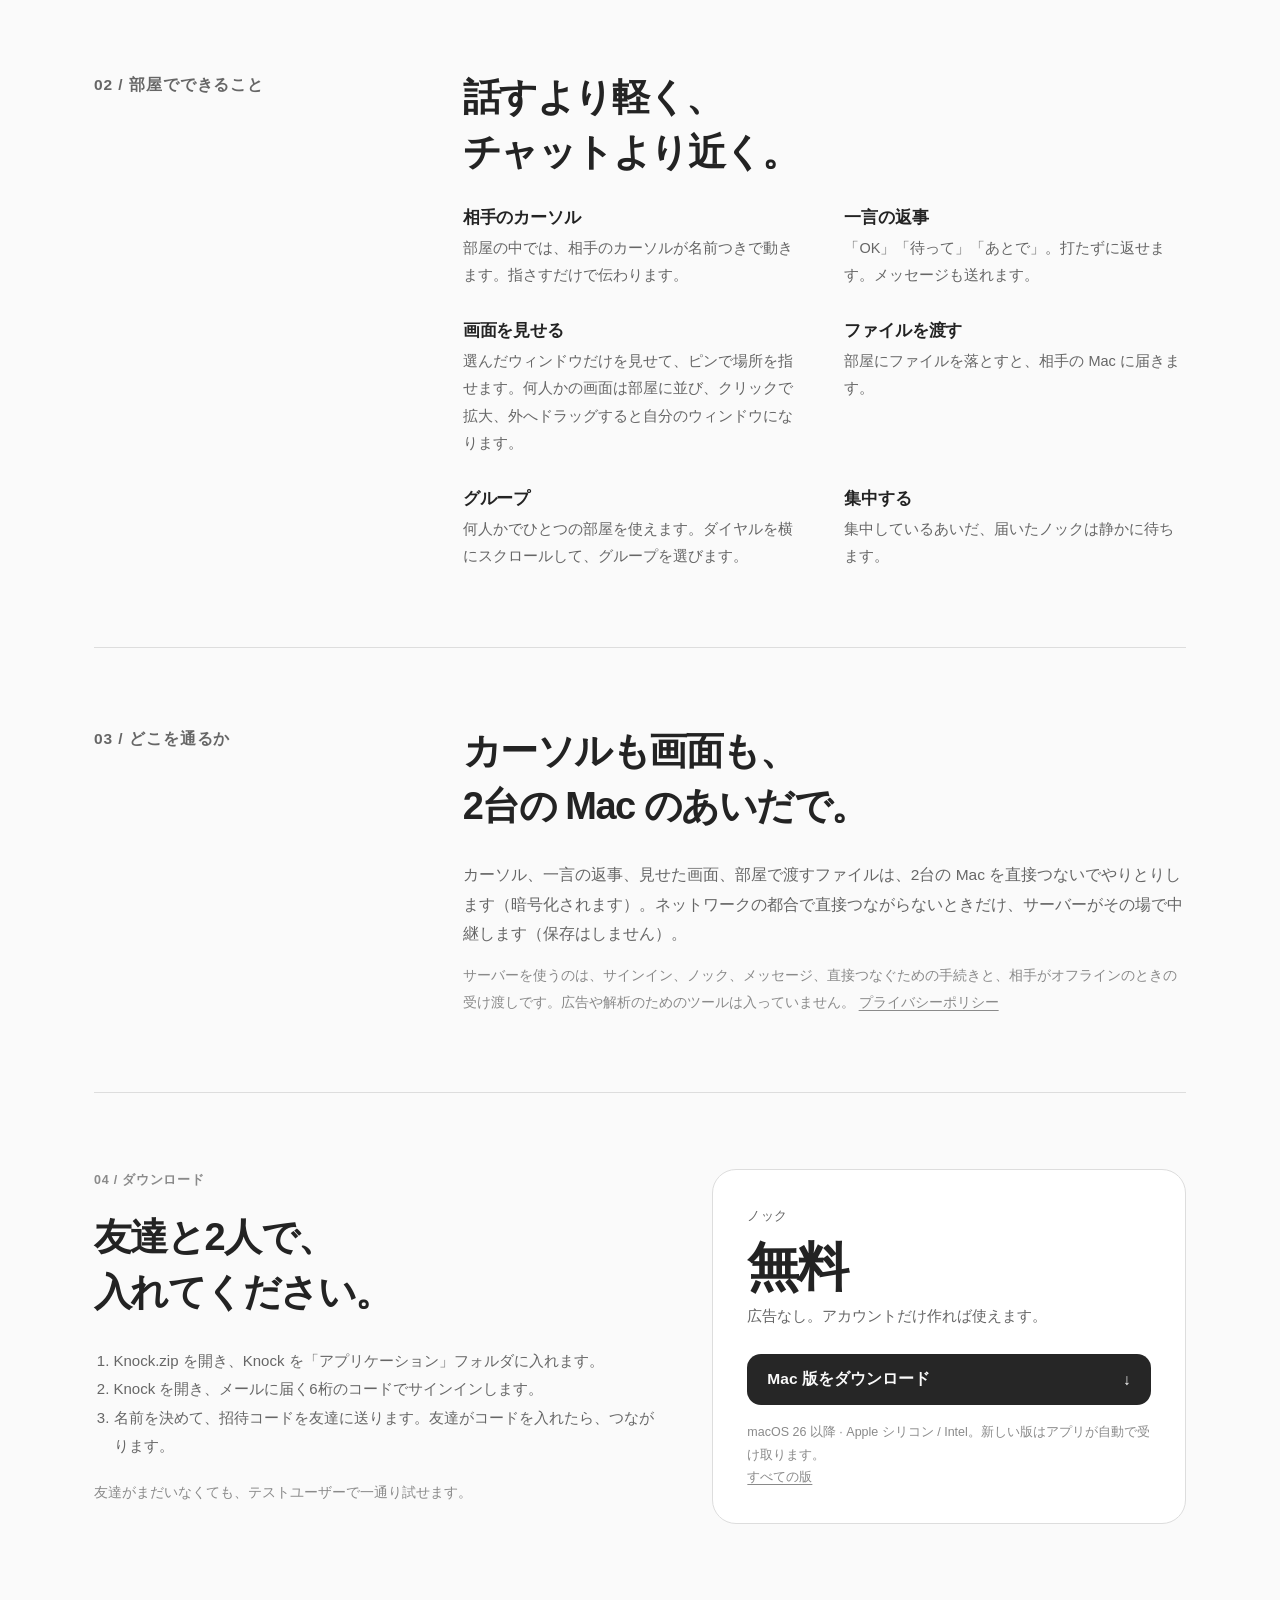
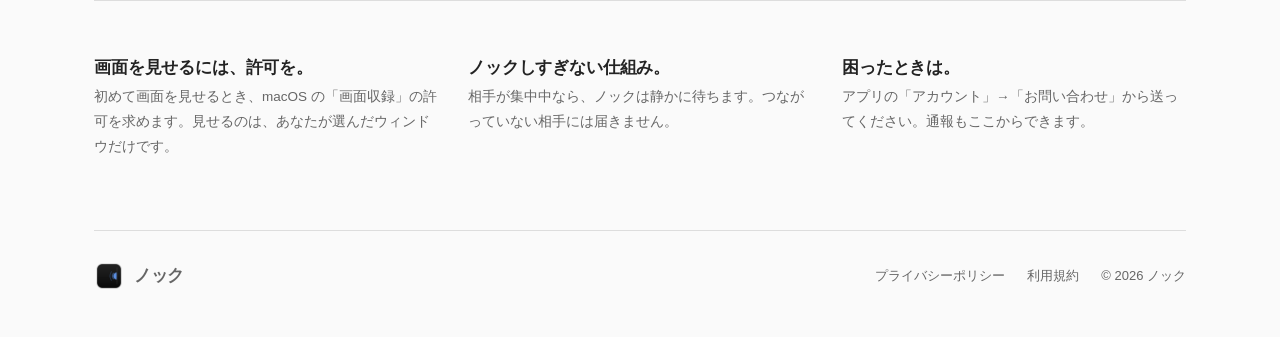
==== commit 908ed543: "The demo is a video of the real app: a test user, a folder handed over, their screen Co-Authored-By:" ====
--- a/index.html
+++ b/index.html
@@ -27,36 +27,13 @@
     </div>
     <div class="hero-aside">
       <p>通話を始めるほどじゃない。でも、ちょっと話したい。<br>画面の端にカーソルをぶつけると、友達にノックが届きます。応じたら、2人の画面の端に小さな部屋が開きます。</p>
-      <a class="try-link" href="#experience">触ってみる <span aria-hidden="true">↓</span></a>
+      <a class="try-link" href="#experience">動画で見る <span aria-hidden="true">↓</span></a>
       <p class="note">Mac 用・無料。</p>
     </div>
   </header>
 
-  <section id="experience" class="experience" aria-label="ノックの操作デモ">
-    <div class="desk" id="desk" data-phase="idle">
-      <div class="menubar" aria-hidden="true"><span>Finder　ファイル　編集　表示</span><span>10:09</span></div>
-      <div class="window" aria-hidden="true"><div class="lights"><i></i><i></i><i></i></div><div class="lines"><b></b><b></b><b class="short"></b><b></b><b class="short"></b></div></div>
-      <div class="dial" id="dial" aria-hidden="true"></div>
-      <div class="bumps" id="bumps" aria-hidden="true"><i></i><i></i><i></i></div>
-      <div class="ripple" id="ripple" aria-hidden="true"></div>
-      <aside class="room" id="room" aria-live="polite">
-        <div class="room-head"><button class="room-close" id="roomClose" aria-label="閉じる">×</button><div><strong id="roomName"></strong><span>つながっています</span></div><div class="avatar" id="roomAvatar"></div></div>
-        <div class="room-floor" id="floor">
-          <div class="tiles" id="tiles"></div>
-          <div class="bubbles" id="bubbles"></div>
-          <div class="cursor them" id="theirCursor"><svg viewBox="0 0 16 22" aria-hidden="true"><path d="M1 1v17l4.5-4.2 3 6.7 3-1.4-3-6.5H15z"/></svg><span id="theirLabel"></span></div>
-        </div>
-        <div class="room-foot"><div class="replies" id="replies"></div><button class="show" id="showMe">画面を見せてもらう</button></div>
-      </aside>
-      <div class="edge" id="edge" aria-label="画面の右端" role="button" tabindex="0"></div>
-      <div class="lightbox" id="lightbox" hidden><div class="big" id="big"></div><p>外をクリックか Esc で部屋に戻る</p></div>
-    </div>
-    <div class="toolbar">
-      <p class="status" id="status" aria-live="polite">画面の右端へ、カーソルを動かしてみてください。</p>
-      <button class="fallback" id="fallback">クリックで試す</button>
-    </div>
-    <p class="disclaimer">ブラウザの中のサンプルです。実際には誰にも届きません。</p>
-    <script type="application/json" id="demoText">{"idle": "画面の右端へ、カーソルを動かしてみてください。", "edge": "端で上下にスクロールして相手を選び、端に3回ぶつけて（クリック3回でも）ノック。", "knocking": "{name}にノックしました…", "room": "{name}が応じました。一言を返したり、画面を見せてもらったりできます。", "closed": "部屋を閉じました。もう一度試せます。", "connected": "つながっています", "theirScreen": "{name}の画面", "showMe": "画面を見せてもらう", "back": "外をクリックか Esc で部屋に戻る", "replies": ["OK", "待って", "あとで"], "answer": "いいよ、今見せるね", "theirReplies": ["了解！", "ゆっくりでいいよ", "じゃあまたあとで"], "people": ["ハル", "ナギ", "アオ"], "tryClick": "クリックで試す", "close": "閉じる"}</script>
+  <section id="experience" class="experience" aria-label="ノックの使い方の動画">
+    <video class="reel" src="media/knock.mp4" poster="media/knock-poster.jpg" autoplay muted loop playsinline preload="metadata"></video>
   </section>
 
   <section class="about">
@@ -127,6 +104,5 @@
     <div><a href="privacy.html">プライバシーポリシー</a><a href="terms.html">利用規約</a><span>© 2026 ノック</span></div>
   </footer>
 </main>
-<script src="demo.js"></script>
 </body>
 </html>
--- a/home.css
+++ b/home.css
@@ -50,87 +50,8 @@
 .try-link { display: inline-flex; align-items: center; gap: 18px; margin-top: 24px; padding: 12px 0 9px; border-bottom: 1px solid var(--ink); font-size: 15px; font-weight: 600; }
 .hero-aside .note { font-size: 12px; color: var(--soft); margin-top: 16px; }
 
-/* The demo: a small Mac desktop with its right edge live. */
-.experience { padding-bottom: 40px; }
-.desk {
-  position: relative; aspect-ratio: 16 / 9.4; border-radius: 22px; overflow: hidden; user-select: none;
-  background:
-    radial-gradient(120% 90% at 10% 0%, #f6c6a4 0%, transparent 55%),
-    radial-gradient(90% 80% at 100% 100%, #7fb4e8 0%, transparent 60%),
-    linear-gradient(135deg, #e9a1a0, #b7a3d8 55%, #86c3d8);
-  box-shadow: 0 30px 80px -40px rgba(0, 0, 0, 0.45), inset 0 0 0 1px rgba(255, 255, 255, 0.25);
-}
-.menubar { position: absolute; inset: 0 0 auto 0; height: 30px; display: flex; justify-content: space-between; align-items: center; padding: 0 18px; font-size: 12.5px; color: rgba(0,0,0,0.75); background: rgba(255,255,255,0.35); backdrop-filter: blur(20px); }
-.window { position: absolute; left: 7%; top: 16%; width: 50%; height: 60%; border-radius: 14px; background: rgba(255,255,255,0.86); box-shadow: 0 24px 50px -20px rgba(0,0,0,0.35); padding: 16px 20px; }
-.lights { display: flex; gap: 7px; }
-.lights i { width: 11px; height: 11px; border-radius: 50%; background: #ff5f57; }
-.lights i:nth-child(2) { background: #febc2e; } .lights i:nth-child(3) { background: #28c840; }
-.lines { margin-top: 26px; display: grid; gap: 14px; }
-.lines b { display: block; height: 10px; border-radius: 5px; background: rgba(0,0,0,0.08); }
-.lines b.short { width: 60%; }
-
-.edge { position: absolute; right: 0; top: 30px; bottom: 0; width: 22px; cursor: e-resize; z-index: 6; }
-.dial { position: absolute; right: -2px; top: 50%; width: 120px; height: 300px; transform: translate(170px, -50%); opacity: 0; transition: transform 0.35s cubic-bezier(.2,.9,.3,1), opacity 0.25s; pointer-events: none; z-index: 4; }
-.desk[data-phase="edge"] .dial, .desk[data-phase="knocking"] .dial { transform: translate(0, -50%); opacity: 1; }
-.dial::before { content: ""; position: absolute; right: -150px; top: 0; width: 300px; height: 300px; border-radius: 50%; background: rgba(20,20,24,0.55); backdrop-filter: blur(16px); box-shadow: inset 0 0 0 1px rgba(255,255,255,0.18); }
-.person { position: absolute; right: 18px; width: 40px; height: 40px; margin-top: -20px; border-radius: 50%; display: grid; place-items: center; color: #fff; font-weight: 700; font-size: 15px; opacity: 0.55; transform: scale(0.8); transition: all 0.25s ease; box-shadow: 0 0 0 2px rgba(255,255,255,0.7); }
-.person.on { opacity: 1; transform: scale(1.18); right: 26px; }
-.person .name { position: absolute; right: 54px; white-space: nowrap; font-size: 13px; font-weight: 650; color: #fff; text-shadow: 0 1px 6px rgba(0,0,0,0.5); opacity: 0; transition: opacity 0.2s; }
-.person.on .name { opacity: 1; }
-.bumps { position: absolute; right: 30px; top: calc(50% + 120px); display: flex; gap: 6px; opacity: 0; transition: opacity 0.2s; z-index: 5; }
-.desk[data-phase="edge"] .bumps { opacity: 1; }
-.bumps i { width: 8px; height: 8px; border-radius: 50%; background: rgba(255,255,255,0.45); transition: background 0.15s, transform 0.15s; }
-.bumps i.hit { background: #fff; transform: scale(1.3); }
-.desk.shake .dial { animation: bump 0.18s ease; }
-@keyframes bump { 50% { transform: translate(-7px, -50%); } }
-.ripple { position: absolute; right: 0; top: 50%; width: 0; height: 0; z-index: 3; pointer-events: none; }
-.desk[data-phase="knocking"] .ripple::before, .desk[data-phase="knocking"] .ripple::after { content: ""; position: absolute; left: -90px; top: -90px; width: 180px; height: 180px; border-radius: 50%; border: 2px solid rgba(255,255,255,0.9); animation: ring 1.1s ease-out infinite; }
-.desk[data-phase="knocking"] .ripple::after { animation-delay: 0.45s; }
-@keyframes ring { from { transform: scale(0.3); opacity: 1; } to { transform: scale(1.5); opacity: 0; } }
-
-.room { position: absolute; right: 12px; top: 42px; bottom: 12px; width: min(40%, 380px); border-radius: 22px; background: rgba(24, 24, 28, 0.72); backdrop-filter: blur(26px) saturate(1.4); box-shadow: inset 0 0 0 1px rgba(255,255,255,0.14), 0 30px 60px -30px rgba(0,0,0,0.6); color: #fff; display: flex; flex-direction: column; transform: translateX(110%); transition: transform 0.45s cubic-bezier(.2,.9,.3,1); z-index: 7; }
-.desk[data-phase="room"] .room { transform: none; }
-.room-head { display: flex; align-items: center; gap: 12px; padding: 14px 14px 10px; }
-.room-head > div:nth-child(2) { flex: 1; text-align: right; line-height: 1.25; }
-.room-head strong { display: block; font-size: 22px; letter-spacing: -0.02em; }
-.room-head span { font-size: 12px; color: rgba(255,255,255,0.65); }
-.room-close { width: 26px; height: 26px; border-radius: 50%; border: 0; background: rgba(255,255,255,0.18); font-size: 17px; line-height: 1; }
-.avatar { width: 40px; height: 40px; border-radius: 50%; display: grid; place-items: center; font-weight: 700; }
-.room-floor { position: relative; flex: 1; margin: 4px 14px; overflow: hidden; }
-.tiles { display: grid; grid-template-columns: 1fr; gap: 8px; }
-.tile { aspect-ratio: 16 / 10; border-radius: 12px; overflow: hidden; position: relative; box-shadow: 0 0 0 1.5px var(--tile, #fff); cursor: zoom-in; animation: pop 0.35s ease; }
-.tile em { position: absolute; left: 6px; bottom: 6px; font-style: normal; font-size: 11.5px; font-weight: 650; padding: 2px 8px; border-radius: 999px; background: rgba(0,0,0,0.55); }
-@keyframes pop { from { transform: scale(0.92); opacity: 0; } }
-.mini { width: 100%; height: 100%; background: #f4f5f8; display: grid; grid-template-columns: 22% 1fr; }
-.mini .side { background: #e3e6ec; }
-.mini .main { padding: 10% 8%; display: grid; gap: 8%; align-content: start; }
-.mini .bar { height: 7px; border-radius: 4px; background: #2a2a2a; width: 55%; }
-.mini .cards { display: grid; grid-template-columns: repeat(3, 1fr); gap: 6%; }
-.mini .cards i { aspect-ratio: 4 / 3; border-radius: 4px; background: #c9d6f2; }
-.mini .progress { height: 5px; border-radius: 3px; background: #dde2ea; overflow: hidden; }
-.mini .progress b { display: block; height: 100%; width: 30%; background: var(--nagi); animation: progress 4s linear infinite; }
-@keyframes progress { to { width: 95%; } }
-.bubbles { position: absolute; left: 0; right: 0; bottom: 4px; display: flex; flex-direction: column; gap: 6px; }
-.bubble { align-self: flex-end; max-width: 80%; padding: 6px 12px; border-radius: 14px; font-size: 13.5px; background: var(--accent); animation: pop 0.25s ease; }
-.bubble.them { align-self: flex-start; background: rgba(255,255,255,0.18); }
-.cursor { position: absolute; left: 30%; top: 55%; display: flex; align-items: flex-start; gap: 2px; pointer-events: none; transition: left 1.4s ease-in-out, top 1.4s ease-in-out; }
-.cursor svg { width: 15px; height: 21px; fill: var(--haru); stroke: #fff; stroke-width: 1.3; }
-.cursor span { margin-top: 15px; font-size: 11px; font-weight: 650; padding: 1px 7px; border-radius: 999px; background: var(--haru); }
-.room-foot { display: flex; gap: 6px; flex-wrap: wrap; padding: 10px 14px 14px; }
-.replies { display: flex; gap: 6px; }
-.replies button, .show { border: 0; border-radius: 999px; padding: 6px 12px; font-size: 13px; background: rgba(255,255,255,0.16); color: #fff; }
-.replies button:hover, .show:hover { background: rgba(255,255,255,0.28); }
-.show { margin-left: auto; }
-.show[disabled] { opacity: 0.4; cursor: default; }
-.lightbox { position: absolute; inset: 0; z-index: 9; background: rgba(0,0,0,0.55); display: grid; place-items: center; align-content: center; gap: 12px; color: #fff; font-size: 13px; animation: fade 0.2s ease; }
-.lightbox[hidden] { display: none; }
-.big { width: 62%; aspect-ratio: 16 / 10; border-radius: 16px; overflow: hidden; box-shadow: 0 30px 60px rgba(0,0,0,0.5); }
-@keyframes fade { from { opacity: 0; } }
-
-.toolbar { display: flex; justify-content: space-between; align-items: center; gap: 20px; margin-top: 18px; }
-.status { font-size: 15px; font-weight: 600; min-height: 1.9em; }
-.fallback { flex: none; border: 1px solid var(--line); background: var(--card); border-radius: 999px; padding: 9px 18px; font-size: 14px; font-weight: 600; }
-.disclaimer { font-size: 12px; color: var(--soft); margin-top: 6px; }
+.experience { padding-bottom: 56px; }
+.reel { display: block; width: 100%; aspect-ratio: 16 / 9; border-radius: 22px; background: #1c1c1e; object-fit: cover; box-shadow: 0 30px 80px -40px rgba(0, 0, 0, 0.45); }
 
 .about { display: grid; grid-template-columns: 1fr 2.2fr; gap: 40px; padding: 76px 0; border-top: 1px solid var(--line); }
 .number { font-size: 12.5px; letter-spacing: 0.06em; color: var(--soft); font-weight: 600; }
@@ -168,16 +89,12 @@
 @media (max-width: 860px) {
   .shell { padding: 0 16px; }
   .navigation { height: 72px; }
+  .reel { border-radius: 16px; }
   .hero, .about, .purchase { grid-template-columns: 1fr; gap: 20px; }
   .hero { padding: 40px 0 34px; }
   .hero-aside { padding-left: 0; }
   .about, .purchase { padding: 52px 0; }
   .flow, .features, .notes { grid-template-columns: 1fr; }
-  .desk { aspect-ratio: 3 / 4; border-radius: 18px; }
-  .window { width: 70%; height: 40%; }
-  .room { width: calc(100% - 24px); top: auto; height: 68%; }
-  .edge { width: 40px; }
-  .toolbar { flex-direction: column; align-items: stretch; }
   footer { flex-direction: column; align-items: flex-start; }
 }
 @media (prefers-reduced-motion: reduce) {
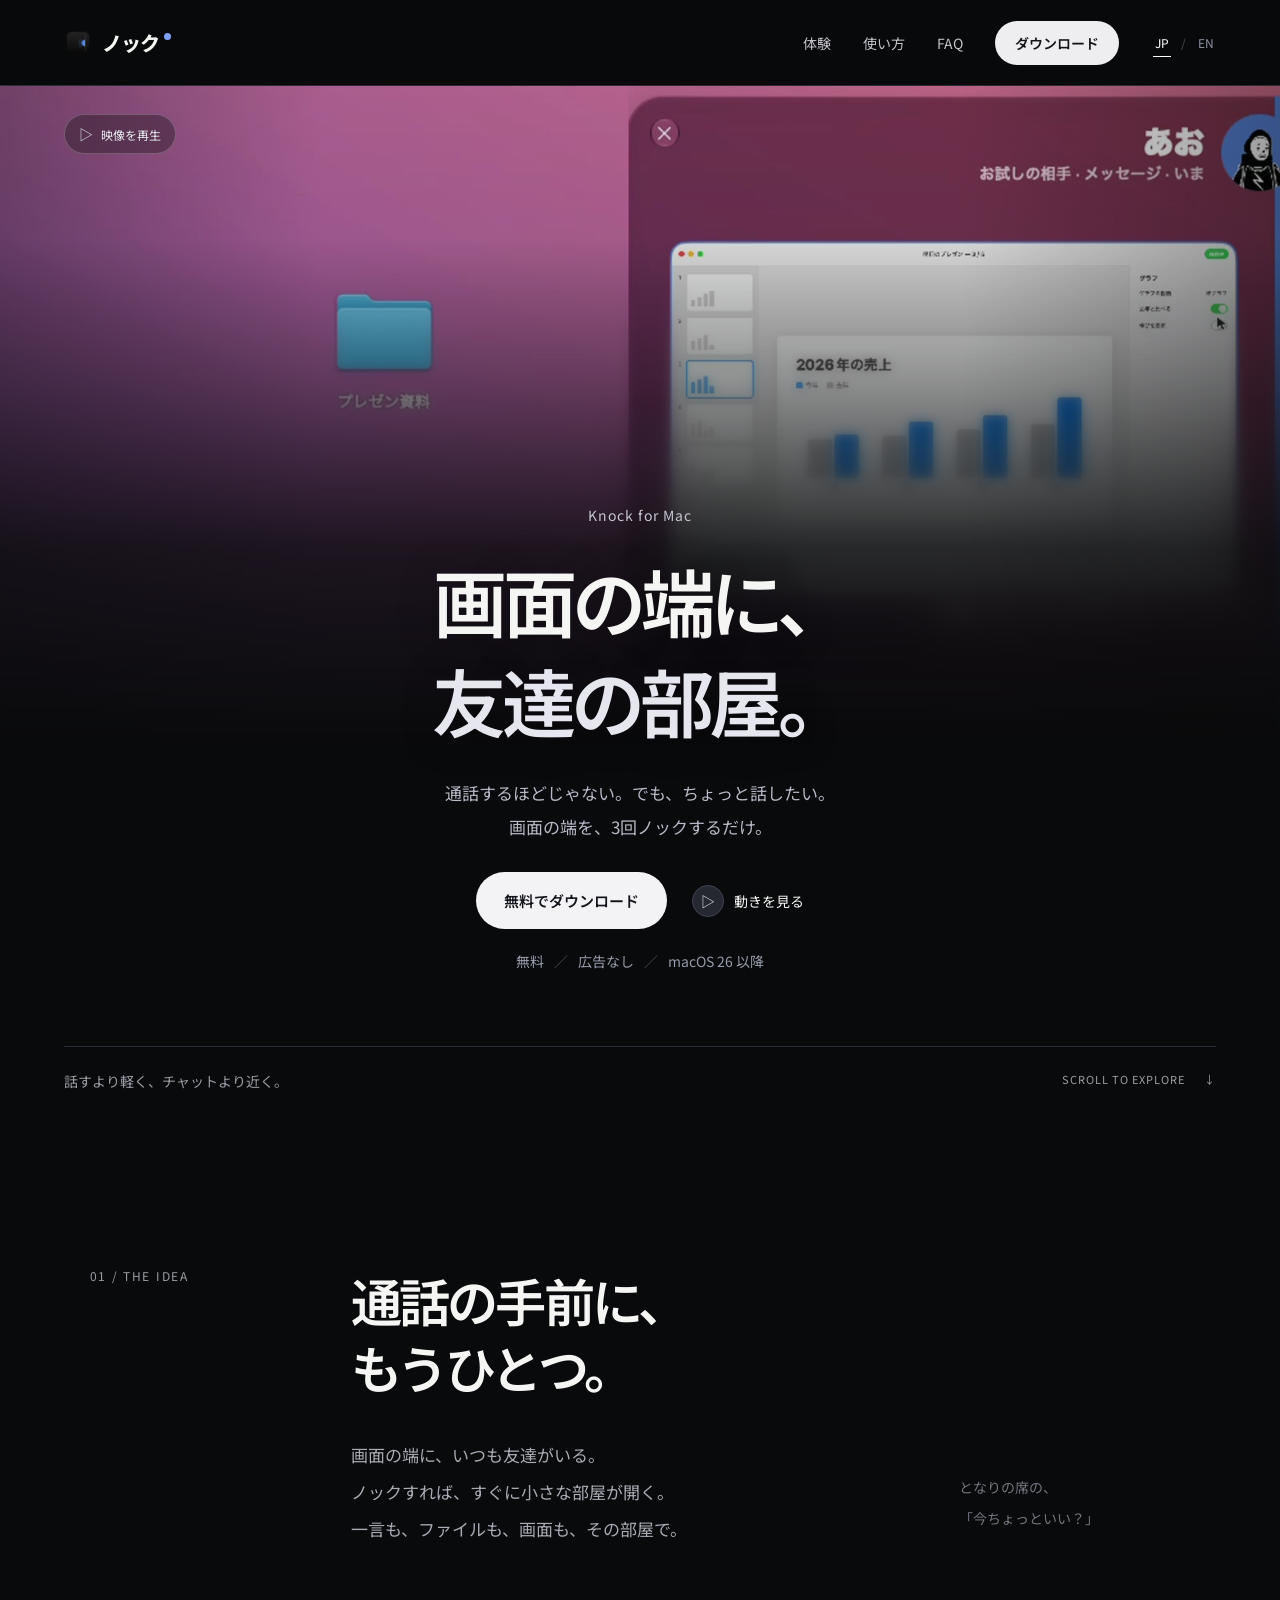
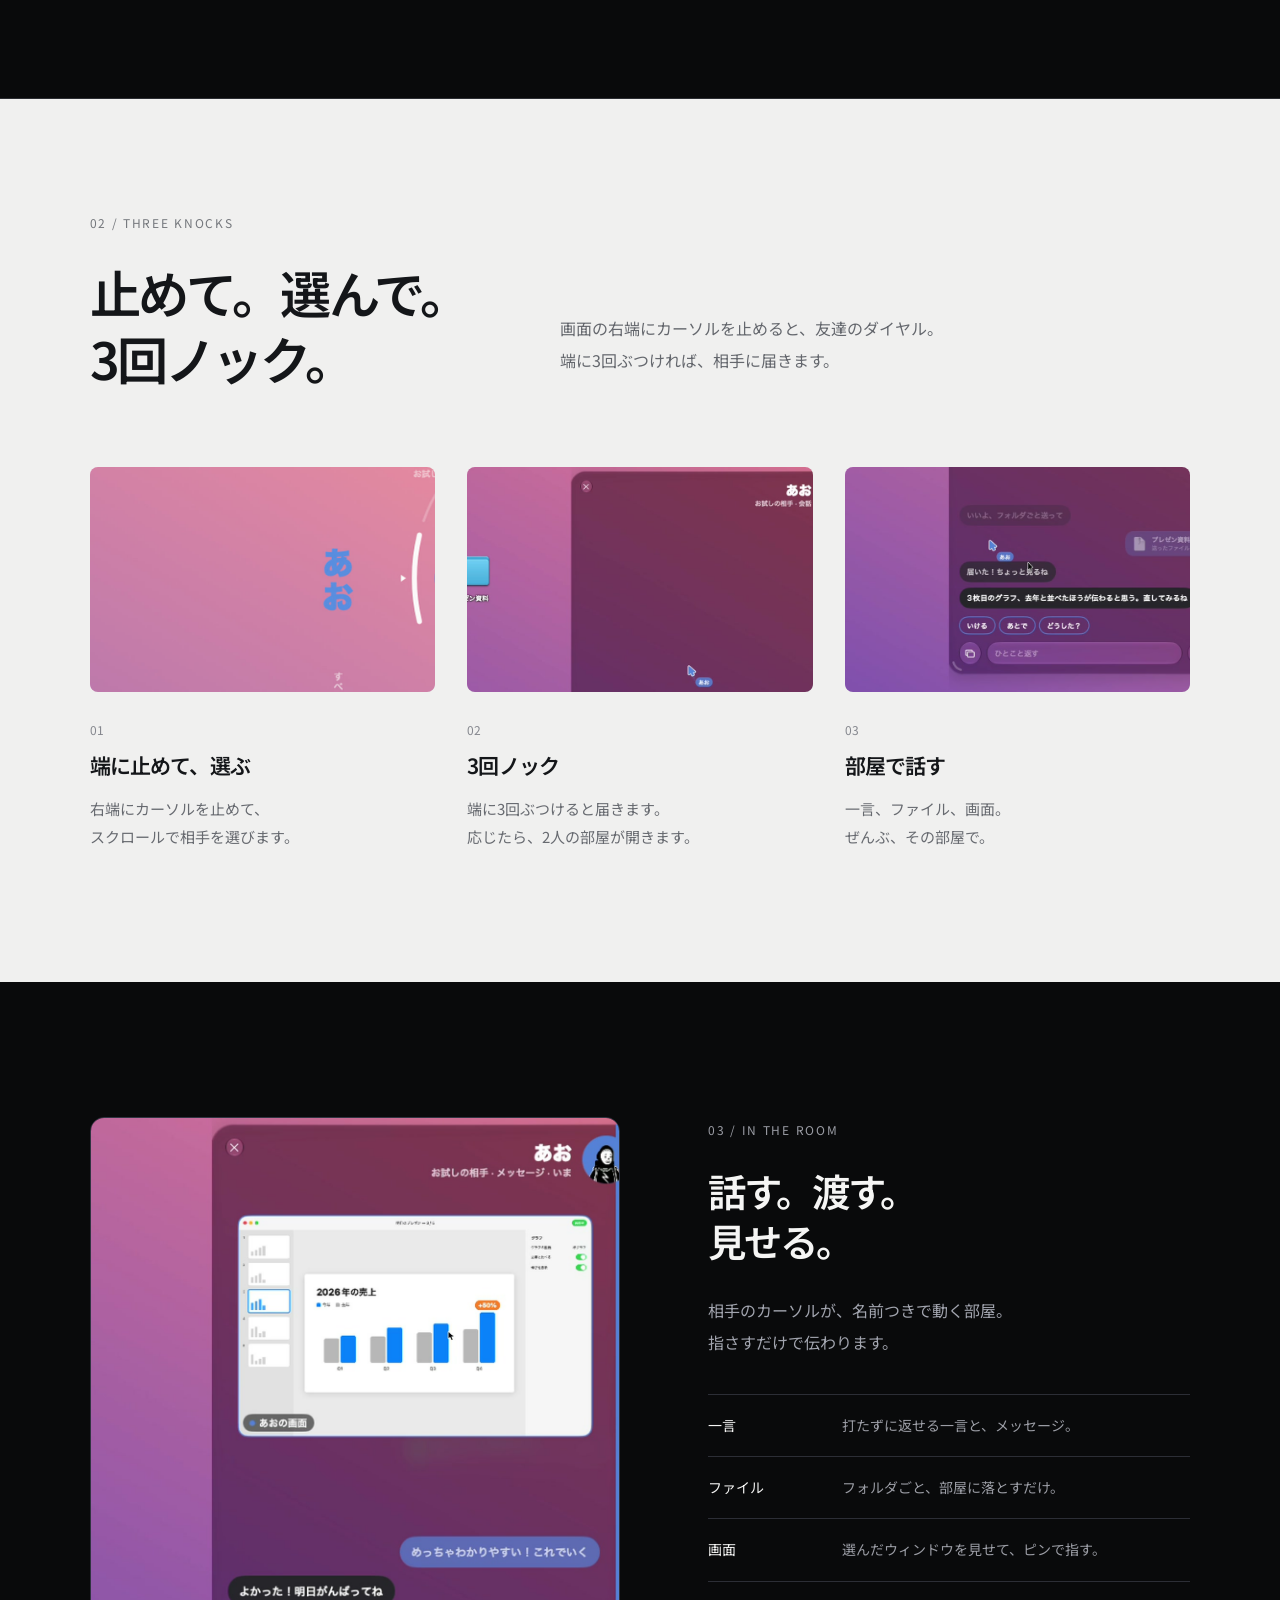
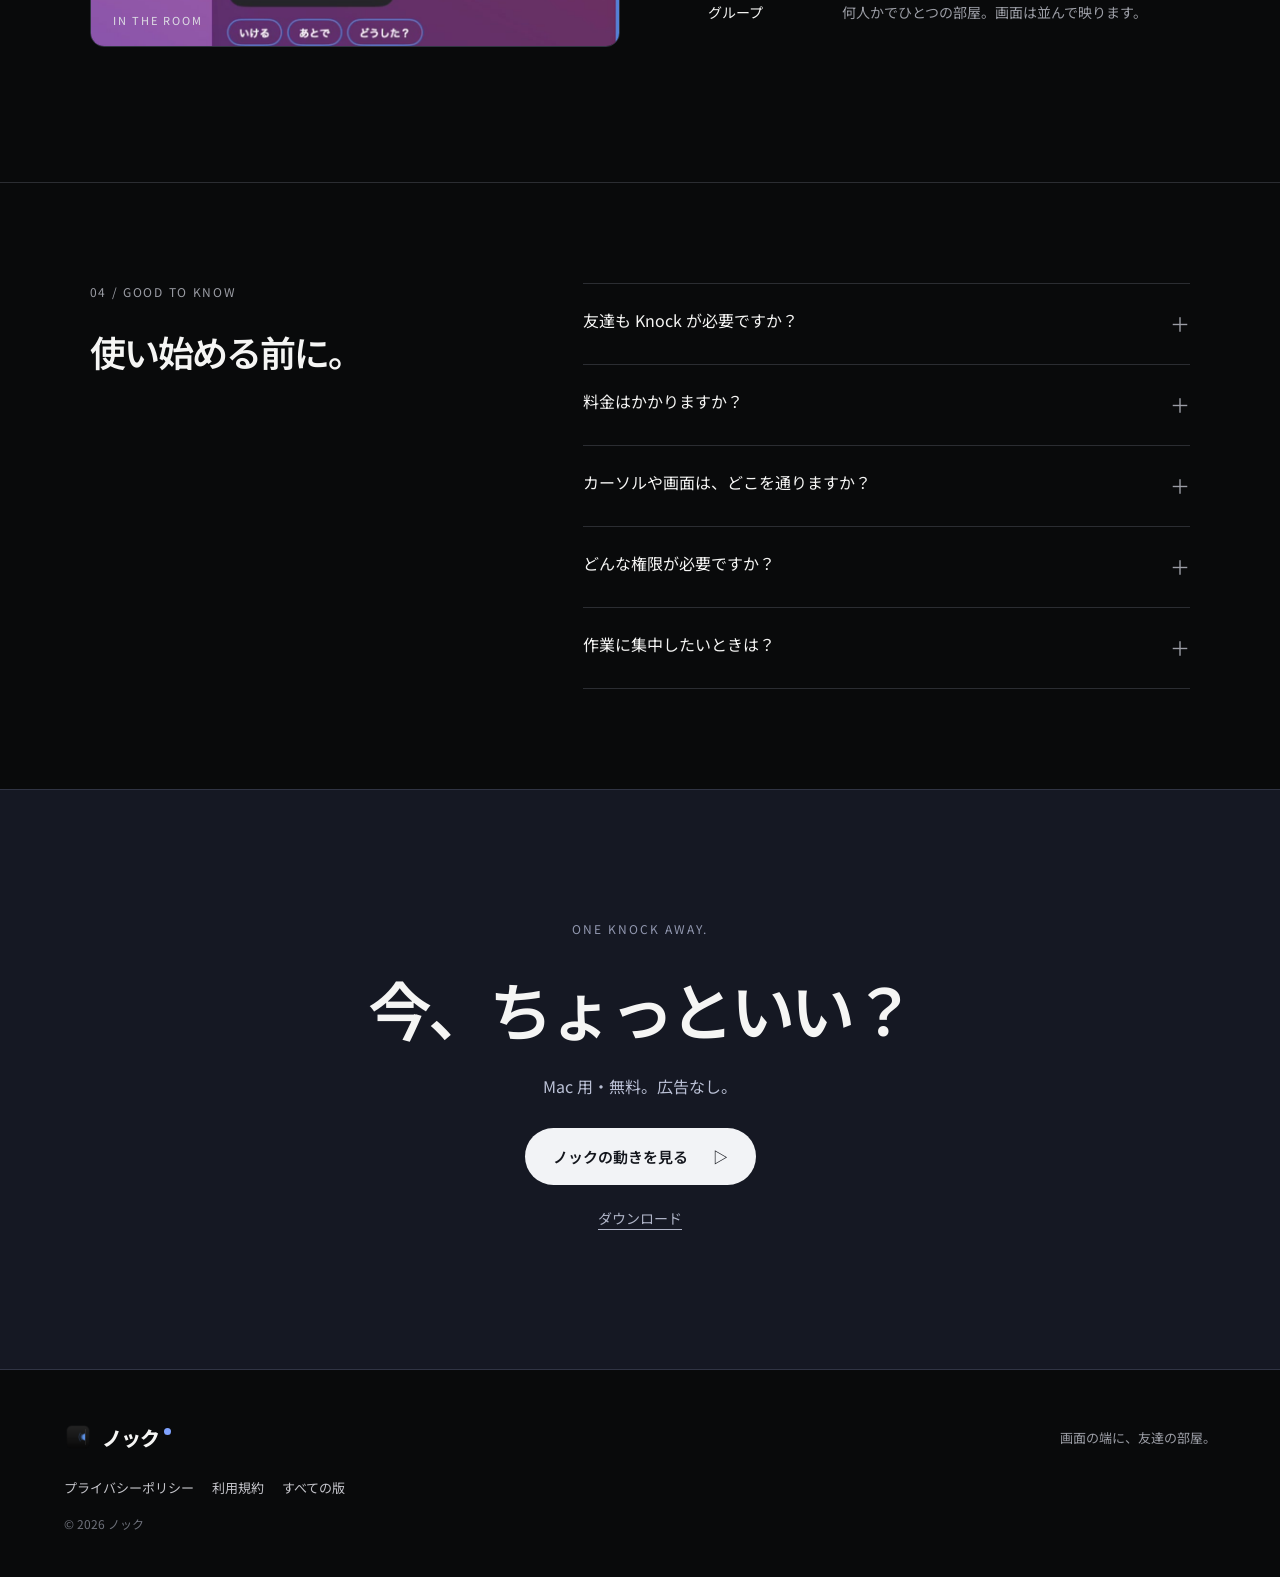
==== commit d47d91cf: "Top page in the NotchSwitcher site's own shape: moving hero, three steps in pictures, the room, FAQ," ====
--- a/index.html
+++ b/index.html
@@ -1,108 +1,22 @@
-<!doctype html>
-<html lang="ja">
-<head>
-<meta charset="utf-8">
-<meta name="viewport" content="width=device-width, initial-scale=1">
-<title>ノック — 画面の端に、友達の部屋。</title>
-<meta name="description" content="画面の端にカーソルを3回ぶつけると、友達にノックが届く。応じると、2人の画面の端に小さな部屋が開く。Mac 用の無料アプリ。">
-<meta property="og:title" content="ノック">
-<meta property="og:description" content="画面の端に、友達の部屋。">
-<meta property="og:image" content="https://hikaru777.github.io/knock-site/icon.png">
-<link rel="alternate" hreflang="ja" href="https://hikaru777.github.io/knock-site/">
-<link rel="alternate" hreflang="en" href="https://hikaru777.github.io/knock-site/en/">
-<link rel="icon" href="icon.png">
-<link rel="stylesheet" href="home.css">
-</head>
-<body>
-<main class="shell">
-  <nav class="navigation">
-    <a class="brand" href="./"><img src="icon.png" width="36" height="36" alt="">ノック</a>
-    <a href="en/" hreflang="en" lang="en">English</a>
-  </nav>
-
-  <header class="hero">
-    <div>
-      <p class="label"><span class="dot"></span>Mac のための、となりの席。</p>
-      <h1>画面の端を、3回。<br><span>友達が、そこにいる。</span></h1>
-    </div>
-    <div class="hero-aside">
-      <p>通話を始めるほどじゃない。でも、ちょっと話したい。<br>画面の端にカーソルをぶつけると、友達にノックが届きます。応じたら、2人の画面の端に小さな部屋が開きます。</p>
-      <a class="try-link" href="#experience">動画で見る <span aria-hidden="true">↓</span></a>
-      <p class="note">Mac 用・無料。</p>
-    </div>
-  </header>
-
-  <section id="experience" class="experience" aria-label="ノックの使い方の動画">
-    <video class="reel" src="media/knock.mp4" poster="media/knock-poster.jpg" autoplay muted loop playsinline preload="metadata"></video>
-  </section>
-
-  <section class="about">
-    <p class="number">01 / 使い方</p>
-    <div>
-      <h2>端に止めて、選んで、<br>3回ぶつける。</h2>
-      <ol class="flow">
-        <li><strong>端に止める</strong><span>画面の右端にカーソルを止めると、友達を選ぶダイヤルが出ます。上下のスクロールで相手を、横のスクロールでグループを選びます。</span></li>
-        <li><strong>ノック</strong><span>端に3回ぶつけると、その人にノックが届きます。相手の画面の端に、「答える」と「ちょっと待って」が出ます。</span></li>
-        <li><strong>部屋</strong><span>相手が「答える」を押すと、2人の画面の端に部屋が開きます。</span></li>
-      </ol>
-    </div>
-  </section>
-
-  <section class="about">
-    <p class="number">02 / 部屋でできること</p>
-    <div>
-      <h2>話すより軽く、<br>チャットより近く。</h2>
-      <div class="features">
-        <div><h3>相手のカーソル</h3><p>部屋の中では、相手のカーソルが名前つきで動きます。指さすだけで伝わります。</p></div>
-        <div><h3>一言の返事</h3><p>「OK」「待って」「あとで」。打たずに返せます。メッセージも送れます。</p></div>
-        <div><h3>画面を見せる</h3><p>選んだウィンドウだけを見せて、ピンで場所を指せます。何人かの画面は部屋に並び、クリックで拡大、外へドラッグすると自分のウィンドウになります。</p></div>
-        <div><h3>ファイルを渡す</h3><p>部屋にファイルを落とすと、相手の Mac に届きます。</p></div>
-        <div><h3>グループ</h3><p>何人かでひとつの部屋を使えます。ダイヤルを横にスクロールして、グループを選びます。</p></div>
-        <div><h3>集中する</h3><p>集中しているあいだ、届いたノックは静かに待ちます。</p></div>
-      </div>
-    </div>
-  </section>
-
-  <section class="about">
-    <p class="number">03 / どこを通るか</p>
-    <div>
-      <h2>カーソルも画面も、<br>2台の Mac のあいだで。</h2>
-      <p>カーソル、一言の返事、見せた画面、部屋で渡すファイルは、2台の Mac を直接つないでやりとりします（暗号化されます）。ネットワークの都合で直接つながらないときだけ、サーバーがその場で中継します（保存はしません）。</p>
-      <p class="muted">サーバーを使うのは、サインイン、ノック、メッセージ、直接つなぐための手続きと、相手がオフラインのときの受け渡しです。広告や解析のためのツールは入っていません。 <a href="privacy.html">プライバシーポリシー</a></p>
-    </div>
-  </section>
-
-  <section id="download" class="purchase">
-    <div>
-      <p class="number">04 / ダウンロード</p>
-      <h2>友達と2人で、<br>入れてください。</h2>
-      <ol class="install">
-        <li>Knock.zip を開き、Knock を「アプリケーション」フォルダに入れます。</li>
-        <li>Knock を開き、メールに届く6桁のコードでサインインします。</li>
-        <li>名前を決めて、招待コードを友達に送ります。友達がコードを入れたら、つながります。</li>
-      </ol>
-      <p class="muted">友達がまだいなくても、テストユーザーで一通り試せます。</p>
-    </div>
-    <div class="price-box">
-      <p class="label">ノック</p>
-      <p class="price">無料</p>
-      <p>広告なし。アカウントだけ作れば使えます。</p>
-      <a class="download" href="https://github.com/hikaru777/knock-releases/releases/latest/download/Knock.zip">Mac 版をダウンロード <span aria-hidden="true">↓</span></a>
-      <p class="small">macOS 26 以降 · Apple シリコン / Intel。新しい版はアプリが自動で受け取ります。</p>
-      <p class="small"><a href="https://github.com/hikaru777/knock-releases/releases">すべての版</a></p>
-    </div>
-  </section>
-
-  <section class="notes">
-    <div><h3>画面を見せるには、許可を。</h3><p>初めて画面を見せるとき、macOS の「画面収録」の許可を求めます。見せるのは、あなたが選んだウィンドウだけです。</p></div>
-    <div><h3>ノックしすぎない仕組み。</h3><p>相手が集中中なら、ノックは静かに待ちます。つながっていない相手には届きません。</p></div>
-    <div><h3>困ったときは。</h3><p>アプリの「アカウント」→「お問い合わせ」から送ってください。通報もここからできます。</p></div>
-  </section>
-
-  <footer>
-    <a class="brand" href="./"><img src="icon.png" width="30" height="30" alt="">ノック</a>
-    <div><a href="privacy.html">プライバシーポリシー</a><a href="terms.html">利用規約</a><span>© 2026 ノック</span></div>
-  </footer>
-</main>
-</body>
-</html>
+<!doctype html><html lang="ja"><head><meta charset="utf-8"><meta name="viewport" content="width=device-width,initial-scale=1"><meta name="theme-color" content="#090a0b">
+<meta name="description" content="画面の端を3回ノックすると、友達に届く。応じたら、2人の画面の端に小さな部屋が開く。Mac 用の無料アプリ。">
+<meta property="og:title" content="ノック"><meta property="og:image" content="https://hikaru777.github.io/knock-site/assets/poster.jpg">
+<link rel="alternate" hreflang="ja" href="https://hikaru777.github.io/knock-site/"><link rel="alternate" hreflang="en" href="https://hikaru777.github.io/knock-site/en/">
+<title>ノック — 画面の端に、友達の部屋。</title><link rel="icon" href="icon.png"><link rel="stylesheet" href="home.css"></head><body>
+<header><a class="wordmark" href="#top"><img src="icon.png" alt="">ノック<i></i></a><div class="header-right"><nav aria-label="メインナビゲーション"><a href="#experience">体験</a><a href="#how">使い方</a><a href="#questions">FAQ</a><button class="nav-cta" data-open="availability">ダウンロード</button></nav><div class="language-switch"><a href="./" lang="ja" aria-current="page">JP</a><span>/</span><a href="en/" lang="en">EN</a></div></div></header>
+<main id="top"><section class="hero immersive-hero" id="experience"><div class="hero-motion" aria-hidden="true"><video id="background-demo" autoplay loop muted playsinline preload="auto" poster="assets/poster.jpg"><source src="assets/knock-zoom.mp4" type="video/mp4"></video><div class="blur-mid"></div><div class="blur-deep"></div><div class="motion-fade"></div></div><button id="background-toggle" class="motion-toggle" aria-label="背景動画を一時停止">Ⅱ <span>映像を停止</span></button>
+<div class="immersive-copy"><p class="eyebrow">Knock for Mac</p><h1>画面の端に、<br><em>友達の部屋。</em></h1><p class="hero-description">通話するほどじゃない。でも、ちょっと話したい。<br>画面の端を、3回ノックするだけ。</p><div class="hero-actions"><button class="primary" data-open="availability">無料でダウンロード</button><button class="film-trigger" data-open="film"><span class="play-mark">▷</span> 動きを見る</button></div><p class="price-note">無料 <span>／</span> 広告なし <span>／</span> macOS 26 以降</p></div><div class="hero-foot"><span>話すより軽く、チャットより近く。</span><span>SCROLL TO EXPLORE <i>↓</i></span></div></section>
+<section class="manifesto"><p class="section-label">01 / THE IDEA</p><div><h2>通話の手前に、<br>もうひとつ。</h2><p>画面の端に、いつも友達がいる。<br>ノックすれば、すぐに小さな部屋が開く。<br>一言も、ファイルも、画面も、その部屋で。</p></div><p class="side-note">となりの席の、<br>「今ちょっといい？」</p></section>
+<section class="how" id="how"><div class="section-heading"><p class="section-label">02 / THREE KNOCKS</p><h2>止めて。選んで。<br>3回ノック。</h2><p>画面の右端にカーソルを止めると、友達のダイヤル。<br>端に3回ぶつければ、相手に届きます。</p></div><div class="steps">
+<article><div class="step-art"><img src="assets/step-dial.jpg" alt="" loading="lazy"></div><div class="step-copy"><span>01</span><h3>端に止めて、選ぶ</h3><p>右端にカーソルを止めて、<br>スクロールで相手を選びます。</p></div></article>
+<article><div class="step-art"><img src="assets/step-room.jpg" alt="" loading="lazy"></div><div class="step-copy"><span>02</span><h3>3回ノック</h3><p>端に3回ぶつけると届きます。<br>応じたら、2人の部屋が開きます。</p></div></article>
+<article><div class="step-art"><img src="assets/step-talk.jpg" alt="" loading="lazy"></div><div class="step-copy"><span>03</span><h3>部屋で話す</h3><p>一言、ファイル、画面。<br>ぜんぶ、その部屋で。</p></div></article>
+</div></section>
+<section class="detail-section"><div class="detail-image"><img src="assets/room.jpg" alt="あおが画面を見せている部屋" loading="lazy"><span class="image-tag">IN THE ROOM</span></div><div class="detail-copy"><p class="section-label">03 / IN THE ROOM</p><h2>話す。渡す。<br>見せる。</h2><p>相手のカーソルが、名前つきで動く部屋。<br>指さすだけで伝わります。</p>
+<div class="detail-rule"><span>一言</span><p>打たずに返せる一言と、メッセージ。</p></div><div class="detail-rule"><span>ファイル</span><p>フォルダごと、部屋に落とすだけ。</p></div><div class="detail-rule"><span>画面</span><p>選んだウィンドウを見せて、ピンで指す。</p></div><div class="detail-rule"><span>グループ</span><p>何人かでひとつの部屋。画面は並んで映ります。</p></div></div></section>
+<section class="faq" id="questions"><div><p class="section-label">04 / GOOD TO KNOW</p><h2>使い始める前に。</h2></div><div class="questions"><details><summary>友達も Knock が必要ですか？<span>＋</span></summary><p>はい。2人とも Knock を入れてサインインし、招待コードでつながります。友達がまだいなくても、お試しの相手（あお・はる）と一通り試せます。</p></details><details><summary>料金はかかりますか？<span>＋</span></summary><p>無料です。広告もありません。</p></details><details><summary>カーソルや画面は、どこを通りますか？<span>＋</span></summary><p>2台の Mac を直接つないで、暗号化してやりとりします。ネットワークの都合で直接つながらないときだけ、サーバーがその場で中継します（保存はしません）。</p></details><details><summary>どんな権限が必要ですか？<span>＋</span></summary><p>画面を見せるときだけ、macOS の「画面収録」の許可を使います。見せるのは、あなたが選んだウィンドウだけです。</p></details><details><summary>作業に集中したいときは？<span>＋</span></summary><p>「集中する」をオンにすると、届いたノックは静かに待ちます。顔を上げて画面の端に来たときに受け取れます。</p></details></div></section>
+<section class="closing"><p>ONE KNOCK AWAY.</p><h2>今、ちょっといい？</h2><p class="closing-price">Mac 用・無料。広告なし。</p><button class="primary" data-open="film">ノックの動きを見る <span>▷</span></button><button class="text-button" data-open="availability">ダウンロード</button></section></main>
+<footer><a class="wordmark" href="#top"><img src="icon.png" alt="">ノック<i></i></a><p>画面の端に、友達の部屋。</p><nav class="footer-links"><a href="privacy.html">プライバシーポリシー</a><a href="terms.html">利用規約</a><a href="https://github.com/hikaru777/knock-releases/releases">すべての版</a></nav><small>© 2026 ノック</small></footer>
+<dialog id="film"><button class="close" aria-label="閉じる">×</button><video controls playsinline preload="none" poster="assets/poster.jpg"><source src="assets/knock-film.mp4" type="video/mp4"></video></dialog>
+<dialog id="availability"><button class="close" aria-label="閉じる">×</button><p class="section-label">ノック</p><h2>ダウンロードして、はじめる</h2><p>無料です。Knock.zip を開いて、Knock を「アプリケーション」フォルダに入れてください。<br>メールに届く6桁のコードでサインインし、招待コードを友達に送ればつながります。新しい版はアプリが自動で受け取ります。</p><div class="download-actions"><a class="primary" href="https://github.com/hikaru777/knock-releases/releases/latest/download/Knock.zip">Mac 版をダウンロード</a><a class="text-button" href="https://github.com/hikaru777/knock-releases/releases">すべての版</a></div><p class="quiet-note">対応環境：macOS 26 以降・Apple シリコン / Intel。</p><button class="primary close-secondary">ページに戻る</button></dialog>
+<script src="home.js"></script></body></html>
--- a/home.css
+++ b/home.css
@@ -1,103 +1,44 @@
-:root {
-  --bg: #fafafa;
-  --fg: #232323;
-  --muted: #666;
-  --soft: #8a8a8a;
-  --line: #dddddd;
-  --card: #ffffff;
-  --accent: #3f6fe0;
-  --ink: #262626;
-  --haru: #e0896f;
-  --nagi: #5f9be0;
-  --ao: #4fb08c;
-  color-scheme: light;
-}
-@media (prefers-color-scheme: dark) {
-  :root:not([data-theme="light"]) {
-    --bg: #131314; --fg: #f2f2f2; --muted: #a6a6a6; --soft: #858585; --line: #2d2d30;
-    --card: #1c1c1e; --accent: #6c93f0; --ink: #f2f2f2; color-scheme: dark;
-  }
-}
-:root[data-theme="dark"] {
-  --bg: #131314; --fg: #f2f2f2; --muted: #a6a6a6; --soft: #858585; --line: #2d2d30;
-  --card: #1c1c1e; --accent: #6c93f0; --ink: #f2f2f2; color-scheme: dark;
-}
-* { box-sizing: border-box; }
-html { scroll-behavior: smooth; scroll-padding-top: 30px; -webkit-text-size-adjust: 100%; }
-body {
-  margin: 0; background: var(--bg); color: var(--fg);
-  font-family: -apple-system, BlinkMacSystemFont, "Hiragino Sans", "Hiragino Kaku Gothic ProN", "Noto Sans JP", sans-serif;
-  -webkit-font-smoothing: antialiased;
-}
-a { color: inherit; text-decoration: none; }
-p { line-height: 1.9; margin: 0; }
-a:focus-visible, button:focus-visible, [tabindex]:focus-visible { outline: 2px solid var(--accent); outline-offset: 6px; }
-button { font: inherit; color: inherit; cursor: pointer; touch-action: manipulation; }
+@import url('https://fonts.googleapis.com/css2?family=Noto+Sans+JP:wght@400;500;600;700;800;900&display=swap');
+:root{--bg:#090a0b;--surface:#141518;--ink:#f5f5f4;--muted:#9b9da5;--line:#2b2d32;--accent:#7fa2ff}*{box-sizing:border-box}html{scroll-behavior:smooth;scroll-padding-top:100px}body{margin:0;background:var(--bg);color:var(--ink);font-family:Inter,'Noto Sans JP',-apple-system,BlinkMacSystemFont,sans-serif;-webkit-font-smoothing:antialiased}button,a{-webkit-tap-highlight-color:transparent}button{font:inherit;cursor:pointer}a{color:inherit;text-decoration:none}button:focus-visible,a:focus-visible,summary:focus-visible{outline:2px solid var(--accent);outline-offset:6px}header{height:86px;padding:0 5%;display:flex;align-items:center;justify-content:space-between;border-bottom:1px solid var(--line);background:rgba(9,10,11,.94);position:sticky;top:0;z-index:10;backdrop-filter:blur(16px)}.wordmark{font-size:20px;font-weight:800;letter-spacing:-.9px;display:flex;align-items:center}.wordmark span{font-weight:400}.wordmark i{width:7px;height:7px;background:var(--accent);border-radius:50%;margin:0 0 12px 5px}nav{display:flex;align-items:center;gap:32px;font-size:14px}nav>a{color:#c4c4ca}nav>a:hover{color:white}.nav-cta{background:#eeeef1;color:#15151a;border:0;padding:12px 20px;border-radius:30px;font-weight:600}.hero{max-width:1600px;margin:auto;padding:55px 5% 0}.eyebrow{display:flex;justify-content:space-between;color:var(--muted);font-size:12px;letter-spacing:1.8px}.edition{letter-spacing:.4px}.hero-copy{display:flex;justify-content:space-between;align-items:flex-end;padding:45px 0 50px;gap:30px}h1{font-size:clamp(43px,5.3vw,82px);font-weight:700;line-height:1.3;letter-spacing:-.065em;margin:0}h1 span{color:#a3a6ad}h1 em{font-style:normal;color:var(--ink)}.mobile-break{display:none}.hero-aside{min-width:220px;padding-bottom:5px}.hero-aside p{font-size:16px;line-height:2;color:#b3b4bc}.film-trigger{color:var(--ink);background:none;border:0;padding:10px 0;display:flex;align-items:center;gap:10px;font-size:14px}.film-trigger small{color:var(--muted);font-size:12px;padding-left:10px}.play-mark{background:#252831;border:1px solid #404550;width:32px;height:32px;border-radius:50%;display:grid;place-items:center}.hero-stage{border:1px solid #3a3d45;border-radius:20px;overflow:hidden;background:#101114;box-shadow:0 30px 100px #0006;position:relative}.stage-top,.stage-bottom{display:flex;align-items:center;justify-content:space-between;padding:16px 25px;font-size:12px;color:#a6a9b3;letter-spacing:1.1px}.stage-top button{border:0;color:#d8dae3;background:transparent;font-size:13px}.stage-top button span{font-size:19px;padding-left:8px}.hero-stage video{display:block;width:100%;aspect-ratio:16/9;object-fit:cover;background:#101114}.stage-bottom{letter-spacing:0;font-size:13px;border-top:1px solid #22252b}.stage-bottom kbd{font-size:16px;padding:2px 6px;border:1px solid #4b4d56;border-radius:5px;margin-right:6px}.hero-foot{display:flex;justify-content:space-between;padding:25px 0;font-size:14px;color:var(--muted)}.hero-foot span:last-child{font-size:11px;letter-spacing:1px}.hero-foot i{font-style:normal;margin-left:16px}.manifesto{padding:150px 7%;display:grid;grid-template-columns:1fr 2.5fr 1fr;gap:30px;border-bottom:1px solid var(--line)}.section-label{font-size:12px;letter-spacing:1.7px;color:var(--muted);margin:0 0 28px}h2{font-size:clamp(32px,4vw,56px);line-height:1.3;letter-spacing:-.055em;font-weight:600;margin:0}.manifesto div p{font-size:17px;line-height:2.2;color:#a9abb4;margin:35px 0 0}.side-note{font-size:14px;line-height:2.2;align-self:end;color:#72757e}.how{padding:115px 7%;background:#f0f0ef;color:#141619}.how .section-label{color:#74777c}.section-heading{display:grid;grid-template-columns:1fr 1.5fr;column-gap:50px}.section-heading .section-label{grid-column:1/-1}.section-heading>p:last-child{align-self:end;color:#64676d;font-size:16px;line-height:2}.steps{display:grid;grid-template-columns:repeat(3,1fr);margin-top:75px;gap:32px}.step-art{height:225px;background:#e4e5e7;border-radius:8px;display:flex;align-items:center;justify-content:center;position:relative;overflow:hidden}.command kbd{font:75px -apple-system,BlinkMacSystemFont,sans-serif;width:117px;height:115px;background:#f9f9f9;border:1px solid #fff;box-shadow:0 6px 0 #c6c8cd,0 20px 35px #83858e33;border-radius:21px;text-align:center;line-height:115px;animation:keyPress 4s ease-in-out infinite}.horizontal{flex-direction:column;gap:25px}.horizontal>span{font-size:13px;color:#676a72}.rail{display:flex;gap:10px;align-items:center}.rail b{display:block;width:48px;height:55px;background:#b9becd;border-radius:8px}.rail .selected{width:76px;height:70px;background:#495dd0;animation:cardSlide 4s ease-in-out infinite}.release{gap:14px}.release-key{font-size:58px;color:#626979;animation:release 4s ease-in-out infinite}.release-caption{font-size:12px;letter-spacing:2px;color:#676d7a}.step-copy{padding-top:24px}.step-copy>span{font-size:12px;color:#85878e}.step-copy h3{font-size:21px;font-weight:600;letter-spacing:-.04em;margin:10px 0}.step-copy p{font-size:15px;color:#676a70;line-height:1.9}.quiet-note{color:#70747c;line-height:1.9;font-size:13px;max-width:850px;margin-top:45px}.detail-section{padding:135px 7%;display:grid;grid-template-columns:1.1fr 1fr;gap:8%;align-items:center}.detail-image{position:relative;overflow:hidden;border-radius:14px;border:1px solid #303441}.detail-image img{width:100%;display:block;aspect-ratio:1/1;object-fit:cover;object-position:50% 0%}.image-tag{position:absolute;bottom:18px;left:22px;color:#dedee4;font-size:11px;letter-spacing:2px}.detail-copy h2{font-size:clamp(28px,3vw,42px)}.detail-copy>p:not(.section-label){line-height:2;color:#a1a4ae;font-size:16px;margin:28px 0 36px}.detail-rule{border-top:1px solid #2c2e36;padding:18px 0;display:flex;align-items:baseline;gap:24px}.detail-rule span{font-size:14px;min-width:110px}.detail-rule p{font-size:14px;color:var(--muted);margin:0;line-height:1.8}.faq{border-top:1px solid var(--line);padding:100px 7%;display:grid;grid-template-columns:1fr 1.4fr;gap:60px}.faq h2{font-size:36px}.questions details{border-bottom:1px solid var(--line)}.questions details:first-child{border-top:1px solid var(--line)}summary{cursor:pointer;list-style:none;font-size:16px;display:flex;justify-content:space-between;gap:20px;padding:24px 0;line-height:1.6}summary::-webkit-details-marker{display:none}summary span{font-size:20px;color:var(--muted);flex-shrink:0}details[open] summary span{transform:rotate(45deg)}details p{color:#a4a7b0;font-size:15px;line-height:2;margin:0 35px 25px 0}.closing{text-align:center;padding:130px 24px 140px;background:#151823;border-block:1px solid #303444}.closing>p{font-size:12px;letter-spacing:2px;color:#9298b0;margin:0 0 30px}.closing h2{font-size:clamp(34px,5vw,64px);margin-bottom:35px}.primary{background:#f2f3f6;color:#14161d;border:0;padding:18px 28px;border-radius:32px;font-weight:600;font-size:15px}.primary span{padding-left:22px}.text-button{display:block;margin:22px auto 0;background:none;border:0;color:#b0b5c8;text-decoration:underline;text-underline-offset:5px;font-size:14px}footer{padding:45px 5%;display:grid;grid-template-columns:auto 1fr;gap:18px;align-items:center}footer p{text-align:right;color:var(--muted);font-size:13px}footer small{grid-column:1/-1;font-size:12px;color:#6e717b}dialog{border:1px solid #414551;border-radius:18px;background:#15171d;color:white;max-width:1000px;width:90vw;padding:48px 24px 24px;box-shadow:0 30px 150px #000}dialog::backdrop{background:#000c;backdrop-filter:blur(10px)}dialog video{width:100%;display:block}.close{position:absolute;right:15px;top:9px;background:none;border:0;color:white;font-size:30px;line-height:1}.close-secondary{margin-top:20px}#availability{max-width:580px;padding:55px 35px 35px}#availability h2{font-size:27px}#availability>p:not(.section-label){line-height:2;color:#b7bac5;font-size:16px;margin-top:25px}@keyframes keyPress{0%,30%,100%{transform:translateY(0);box-shadow:0 6px 0 #c6c8cd,0 20px 35px #83858e33}45%,70%{transform:translateY(4px);box-shadow:0 2px 0 #c6c8cd,0 8px 20px #83858e22}}@keyframes cardSlide{0%,100%{transform:translateX(-8px)}50%{transform:translateX(8px)}}@keyframes release{0%,35%,100%{opacity:1;transform:translateY(0)}60%{opacity:.25;transform:translateY(-12px)}}@media(max-width:900px){.hero-copy{display:block}.hero-aside{display:flex;justify-content:space-between;align-items:center;margin-top:28px}.hero-aside p{font-size:15px;line-height:1.8}.hero-aside p br:first-child{display:none}.manifesto{grid-template-columns:1fr 3fr;padding-block:90px}.side-note{display:none}.steps{gap:18px}.step-art{height:175px}.detail-section{gap:6%}.detail-rule{display:block}.detail-rule p{margin-top:8px}.faq{gap:30px}.faq h2{font-size:30px}}@media(max-width:600px){header{height:72px;padding:0 6%}.wordmark{font-size:18px}nav{gap:0}nav>a{display:none}.nav-cta{font-size:12px;padding:10px 14px}.hero{padding:33px 6% 0}.eyebrow{font-size:10px;letter-spacing:1px}.edition{display:none}.hero-copy{padding:30px 0}.hero h1{font-size:42px;letter-spacing:-.07em;line-height:1.4}.mobile-break{display:block}.hero-aside{display:block;margin-top:24px}.hero-aside p{font-size:15px}.hero-aside p br{display:none}.film-trigger{margin-top:15px}.hero-stage{border-radius:12px;margin-inline:-3%}.stage-top,.stage-bottom{padding:13px 12px;font-size:10px;letter-spacing:.2px}.stage-top>span{font-size:9px}.stage-top button{font-size:12px}.stage-bottom kbd{font-size:13px}.hero-foot{font-size:12px}.hero-foot span:last-child{font-size:9px}.manifesto{display:block;padding:75px 7%}.manifesto h2{font-size:43px}.manifesto div p{font-size:15px}.how{padding:70px 7%}.section-heading{display:block}.section-heading h2{font-size:43px}.section-heading>p:last-child{font-size:15px;margin-top:25px}.steps{display:block;margin-top:35px}.steps article{display:grid;grid-template-columns:120px 1fr;gap:22px;align-items:center;margin-top:28px}.step-art{height:145px}.command kbd{width:73px;height:74px;font-size:48px;line-height:74px;border-radius:14px}.rail{gap:6px}.rail b{width:20px;height:35px;border-radius:5px}.rail .selected{width:32px;height:45px}.horizontal>span{font-size:11px}.release{flex-direction:column;gap:4px}.release-key{font-size:45px}.release-caption{font-size:9px}.step-copy{padding:0}.step-copy h3{font-size:17px}.step-copy p{font-size:14px;line-height:1.8}.step-copy p br{display:none}.quiet-note{font-size:12px;margin-top:30px}.detail-section{display:flex;flex-direction:column;padding:70px 7%;gap:40px}.detail-image{width:100%}.detail-image img{aspect-ratio:1.3}.detail-copy h2{font-size:32px}.detail-copy>p:not(.section-label){font-size:15px}.detail-rule{display:flex;gap:12px}.detail-rule p{margin:0}.faq{display:block;padding:65px 7%}.questions{margin-top:35px}summary{font-size:15px}details p{font-size:14px;margin-right:0}.closing{padding:80px 7%}.closing h2{font-size:37px}.primary{font-size:14px;padding:17px 22px}.primary span{padding-left:12px}footer{display:block;padding:35px 7%}footer p{text-align:left;margin-top:22px}footer small{display:block;line-height:1.8;margin-top:28px}dialog{padding-inline:8px;width:95vw}#availability{padding:45px 24px 28px}#availability h2{font-size:22px}}@media(prefers-reduced-motion:reduce){html{scroll-behavior:auto}*,*:before,*:after{animation:none!important;transition:none!important}}
+/* Immersive motion hero — supplied app footage, progressively softened below. */
+.immersive-hero{position:relative;max-width:none;padding:0 5%;overflow:hidden;min-height:900px;background:#090a0b}.hero-motion{position:absolute;inset:0 0 auto;height:690px;overflow:hidden;pointer-events:none}.hero-motion video{display:block;position:absolute;top:0;left:0;width:100%;height:100%;object-fit:cover;object-position:50% 0;opacity:.9}.hero-motion:before{content:"";position:absolute;inset:0;z-index:1;background:linear-gradient(90deg,#090a0b50,transparent 25%,transparent 75%,#090a0b50)}.blur-mid,.blur-deep,.motion-fade{position:absolute;inset:0}.blur-mid{top:30%;backdrop-filter:blur(6px);-webkit-backdrop-filter:blur(6px);mask-image:linear-gradient(transparent,#000 48%);-webkit-mask-image:linear-gradient(transparent,#000 48%)}.blur-deep{top:47%;backdrop-filter:blur(23px);-webkit-backdrop-filter:blur(23px);mask-image:linear-gradient(transparent,#000 70%);-webkit-mask-image:linear-gradient(transparent,#000 70%)}.motion-fade{background:linear-gradient(180deg,transparent 0%,#090a0b08 23%,#090a0b66 45%,#090a0bd9 70%,#090a0b 100%)}.immersive-copy{position:relative;z-index:2;padding-top:405px;text-align:center;max-width:1000px;margin:auto}.immersive-copy .eyebrow{justify-content:center;color:#c4c6d0;font-size:14px;letter-spacing:1px;margin-bottom:25px}.immersive-copy h1{font-size:clamp(44px,5.8vw,82px);letter-spacing:-.065em;font-weight:600;line-height:1.35;text-shadow:0 2px 40px #0005}.immersive-copy h1 em{color:#e6e7ee}.hero-description{color:#b6b9c5;font-size:17px;line-height:2;margin:26px 0}.hero-actions{display:flex;justify-content:center;align-items:center;gap:25px;margin-top:28px}.hero-actions .primary{background:#f3f3f5}.hero-actions .film-trigger{margin:0}.price-note{font-size:14px;color:#969ba9;margin:22px 0 0}.price-note span{margin:0 7px;color:#4e5360}.immersive-hero .hero-foot{position:relative;margin:75px auto 0;max-width:1440px;border-top:1px solid #262a33;padding:24px 0 26px}.motion-toggle{position:absolute;z-index:3;right:5%;top:28px;display:flex;align-items:center;gap:8px;border:1px solid #ffffff35;background:#090a0b55;color:#e6e8ef;border-radius:25px;padding:9px 14px;font-size:14px;backdrop-filter:blur(8px)}.motion-toggle span{font-size:12px}.closing .closing-price{font-size:16px;letter-spacing:0;color:#bac0d5;margin:-12px 0 30px}@media(min-width:1600px){.hero-motion{height:780px}.immersive-copy{padding-top:440px}}@media(max-width:900px){.hero-motion{height:600px}.immersive-copy{padding-top:330px}.immersive-hero{min-height:810px}.immersive-hero .hero-foot{margin-top:60px}}@media(max-width:600px){.immersive-hero{padding:0 6%;min-height:780px}.hero-motion{height:470px}.hero-motion video{width:170%;left:-35%;height:390px;object-fit:cover}.motion-fade{background:linear-gradient(180deg,transparent 0%,#090a0b22 24%,#090a0b88 46%,#090a0be8 73%,#090a0b 100%)}.blur-mid{top:25%}.blur-deep{top:42%}.immersive-copy{padding-top:265px}.immersive-copy .eyebrow{font-size:12px;margin-bottom:20px}.immersive-copy h1{font-size:39px;line-height:1.45;letter-spacing:-.065em}.hero-description{font-size:14px;line-height:2;margin:22px 0}.hero-actions{gap:16px;flex-direction:column;margin-top:25px}.hero-actions .primary{padding:17px 30px}.price-note{font-size:13px;margin-top:19px}.motion-toggle{top:15px;right:6%;padding:8px 11px}.motion-toggle span{font-size:11px}.immersive-hero .hero-foot{margin-top:45px;font-size:11px}.closing .closing-price{font-size:14px}}@media(prefers-reduced-motion:reduce){.hero-motion video{opacity:.85}}
+/* Download/install/legal/feedback additions — reuse existing tokens, no visual redesign. */
+.footer-links{display:flex;gap:18px;font-size:13px;color:var(--muted)}.footer-links a:hover{color:#fff}
+.download-actions{display:flex;flex-wrap:wrap;align-items:center;gap:18px;margin-top:28px}
+.download-actions .primary{display:inline-block}
+#availability .download-actions .text-button{margin:0}
+.subpage-hero{max-width:900px;margin:0 auto;padding:70px 7% 10px}
+.subpage-hero h1{font-size:clamp(34px,4.4vw,56px)}
+.subpage-hero p{color:#b3b4bc;font-size:16px;line-height:2;margin-top:18px}
+.install-steps{max-width:900px;margin:0 auto;padding:40px 7% 110px}
+.install-steps ol{list-style:none;margin:0;padding:0;counter-reset:install-step}
+.install-steps li{counter-increment:install-step;border-top:1px solid var(--line);padding:30px 0;display:grid;grid-template-columns:52px 1fr;gap:20px}
+.install-steps li:before{content:counter(install-step,decimal-leading-zero);color:var(--muted);font-size:14px;letter-spacing:1px}
+.install-steps h3{font-size:19px;font-weight:600;margin:0 0 10px;letter-spacing:-.02em}
+.install-steps p{font-size:15px;line-height:1.95;color:#a9abb4;margin:0}
+.legal-body{max-width:760px;margin:0 auto;padding:40px 7% 110px;color:#b3b4bc;font-size:15px;line-height:2}
+.legal-body h2{font-size:22px;margin:40px 0 14px}
+.legal-body dl{margin:30px 0 0;padding:0;border-top:1px solid var(--line)}
+.legal-body dt{color:var(--muted);font-size:13px;letter-spacing:.3px;padding:18px 0 6px}
+.legal-body dd{margin:0 0 18px;border-bottom:1px solid var(--line);padding-bottom:18px}
+.legal-notice{border:1px solid #4b3a24;background:#2a2112;color:#e8c98f;border-radius:12px;padding:18px 22px;font-size:14px;line-height:1.9;margin-bottom:30px}
+.feedback-form{max-width:560px;margin:0 auto;padding:30px 7% 110px;display:flex;flex-direction:column;gap:22px}
+.feedback-form .field{display:flex;flex-direction:column;gap:8px}
+.feedback-form label{font-size:13px;color:var(--muted);letter-spacing:.3px}
+.feedback-form input,.feedback-form textarea{background:var(--surface);border:1px solid var(--line);border-radius:10px;color:var(--ink);font:inherit;font-size:15px;padding:13px 15px}
+.feedback-form input:focus-visible,.feedback-form textarea:focus-visible{outline:2px solid var(--accent);outline-offset:2px}
+.feedback-form textarea{resize:vertical;min-height:160px}
+.field.honeypot{position:absolute;left:-9999px;width:1px;height:1px;overflow:hidden}
+#feedback-status{min-height:1.4em;font-size:14px;color:#9fe3b0}
+#feedback-status.status-error{color:#f0a3a3}
+.back-link{display:inline-block;margin-top:4px;font-size:14px;color:var(--muted);text-decoration:underline;text-underline-offset:4px}
+@media(max-width:600px){.subpage-hero,.install-steps,.legal-body,.feedback-form{padding-inline:6%}.install-steps li{grid-template-columns:1fr;gap:6px}}
 
-.shell { max-width: 1180px; margin: auto; padding: 0 44px; }
-.navigation { height: 104px; display: flex; justify-content: space-between; align-items: center; border-bottom: 1px solid var(--line); }
-.brand { display: flex; align-items: center; gap: 10px; font-weight: 650; font-size: 17px; letter-spacing: -0.02em; }
-.brand img { border-radius: 9px; }
-.navigation > a:last-child { font-size: 14px; }
+/* A little more breathing room around the real notch. */
+.hero-motion{height:660px}.language-switch{display:inline-flex;align-items:center;gap:10px;font-size:12px;margin-left:6px;color:#8c92a1}.language-switch a{padding:5px 2px}.language-switch a[aria-current="page"]{color:#fff;border-bottom:1px solid #fff}.language-switch span{color:#454956}.header-right{display:flex;align-items:center;gap:28px}html[lang="en"] h1{letter-spacing:-.055em;line-height:1.1;font-size:clamp(50px,6.8vw,94px)}html[lang="en"] h2{letter-spacing:-.04em}html[lang="en"] .hero-description{line-height:1.7}html[lang="en"] .step-copy h3{font-size:20px}html[lang="en"] .detail-rule span{min-width:95px}html[lang="en"] .detail-rule p{font-size:14px}@media(max-width:900px){.hero-motion{height:575px}.header-right{gap:20px}}@media(max-width:600px){.hero-motion{height:470px}.hero-motion video{height:350px}.header-right{gap:15px}.language-switch{gap:8px;margin:0;font-size:12px}.nav-cta{display:none}html[lang="en"] .immersive-copy h1{font-size:49px;letter-spacing:-.06em;line-height:1.07}html[lang="en"] .hero-description{font-size:14px}html[lang="en"] .step-copy h3{font-size:17px}html[lang="en"] .detail-rule{display:block}html[lang="en"] .detail-rule p{margin-top:6px}}
 
-.hero { display: grid; grid-template-columns: 1.2fr 1fr; gap: 40px; align-items: end; padding: 66px 0 58px; }
-.label { font-size: 13px; letter-spacing: 0.025em; color: var(--muted); display: flex; align-items: center; gap: 9px; }
-.dot { width: 8px; height: 8px; border-radius: 50%; background: var(--accent); box-shadow: 0 0 0 4px color-mix(in srgb, var(--accent) 22%, transparent); }
-.hero h1 { font-size: clamp(34px, 4.5vw, 56px); line-height: 1.4; letter-spacing: -0.05em; font-weight: 600; margin: 18px 0 0; }
-.hero h1 span { color: var(--soft); }
-.hero-aside { padding-left: 30px; }
-.hero-aside > p:first-child { font-size: 16px; color: var(--muted); line-height: 1.85; }
-.try-link { display: inline-flex; align-items: center; gap: 18px; margin-top: 24px; padding: 12px 0 9px; border-bottom: 1px solid var(--ink); font-size: 15px; font-weight: 600; }
-.hero-aside .note { font-size: 12px; color: var(--soft); margin-top: 16px; }
-
-.experience { padding-bottom: 56px; }
-.reel { display: block; width: 100%; aspect-ratio: 16 / 9; border-radius: 22px; background: #1c1c1e; object-fit: cover; box-shadow: 0 30px 80px -40px rgba(0, 0, 0, 0.45); }
-
-.about { display: grid; grid-template-columns: 1fr 2.2fr; gap: 40px; padding: 76px 0; border-top: 1px solid var(--line); }
-.number { font-size: 12.5px; letter-spacing: 0.06em; color: var(--soft); font-weight: 600; }
-h2 { font-size: clamp(26px, 3vw, 38px); line-height: 1.45; letter-spacing: -0.04em; font-weight: 600; margin: 0 0 26px; }
-.about p { color: var(--muted); font-size: 15.5px; }
-.about p + p { margin-top: 14px; }
-.muted, .about p.muted { color: var(--soft); font-size: 14px; }
-.muted a { text-decoration: underline; text-underline-offset: 3px; }
-.flow { list-style: none; padding: 0; margin: 0; display: grid; grid-template-columns: repeat(3, 1fr); gap: 18px; counter-reset: step; }
-.flow li { background: var(--card); border: 1px solid var(--line); border-radius: 18px; padding: 22px; counter-increment: step; }
-.flow strong { display: block; font-size: 17px; margin-bottom: 8px; }
-.flow strong::before { content: counter(step) ". "; color: var(--soft); }
-.flow span { font-size: 14px; line-height: 1.85; color: var(--muted); }
-.features { display: grid; grid-template-columns: repeat(2, 1fr); gap: 30px 40px; }
-.features h3, .notes h3 { font-size: 16.5px; margin: 0 0 6px; letter-spacing: -0.01em; }
-.features p { font-size: 14.5px; }
-
-.purchase { display: grid; grid-template-columns: 1.2fr 1fr; gap: 50px; padding: 76px 0; border-top: 1px solid var(--line); align-items: start; }
-.purchase h2 { margin-top: 18px; }
-.install { padding-left: 1.3em; margin: 0 0 18px; color: var(--muted); font-size: 15px; line-height: 1.9; }
-.price-box { background: var(--card); border: 1px solid var(--line); border-radius: 24px; padding: 34px; }
-.price { font-size: 52px; font-weight: 650; letter-spacing: -0.04em; margin: 8px 0 4px; line-height: 1.2; }
-.price-box > p:nth-of-type(3) { color: var(--muted); font-size: 14.5px; }
-.download { display: flex; justify-content: space-between; align-items: center; margin: 24px 0 16px; padding: 15px 20px; border-radius: 14px; background: var(--ink); color: var(--bg); font-weight: 650; font-size: 15.5px; }
-.download:hover { opacity: 0.88; }
-.small { font-size: 12.5px; color: var(--soft); line-height: 1.8; }
-.small a { text-decoration: underline; text-underline-offset: 3px; }
-
-.notes { display: grid; grid-template-columns: repeat(3, 1fr); gap: 30px; padding: 56px 0 70px; border-top: 1px solid var(--line); }
-.notes p { font-size: 13.5px; color: var(--muted); line-height: 1.85; }
-
-footer { display: flex; justify-content: space-between; align-items: center; gap: 20px; padding: 30px 0 46px; border-top: 1px solid var(--line); font-size: 13px; color: var(--muted); }
-footer > div { display: flex; gap: 22px; flex-wrap: wrap; }
-
-@media (max-width: 860px) {
-  .shell { padding: 0 16px; }
-  .navigation { height: 72px; }
-  .reel { border-radius: 16px; }
-  .hero, .about, .purchase { grid-template-columns: 1fr; gap: 20px; }
-  .hero { padding: 40px 0 34px; }
-  .hero-aside { padding-left: 0; }
-  .about, .purchase { padding: 52px 0; }
-  .flow, .features, .notes { grid-template-columns: 1fr; }
-  footer { flex-direction: column; align-items: flex-start; }
-}
-@media (prefers-reduced-motion: reduce) {
-  *, *::before, *::after { animation-duration: 0.01ms !important; transition-duration: 0.01ms !important; }
-  html { scroll-behavior: auto; }
-}
+.step-art img{position:absolute;inset:0;width:100%;height:100%;object-fit:cover;object-position:50% 30%}
+.wordmark img{width:28px;height:28px;border-radius:7px;margin-right:10px}
+.price-note a{color:#c4c8d6;text-decoration:underline;text-underline-offset:4px}
+/* The room is on the right edge of the picture: the pause button goes to the other side. */
+.motion-toggle{left:5%;right:auto}
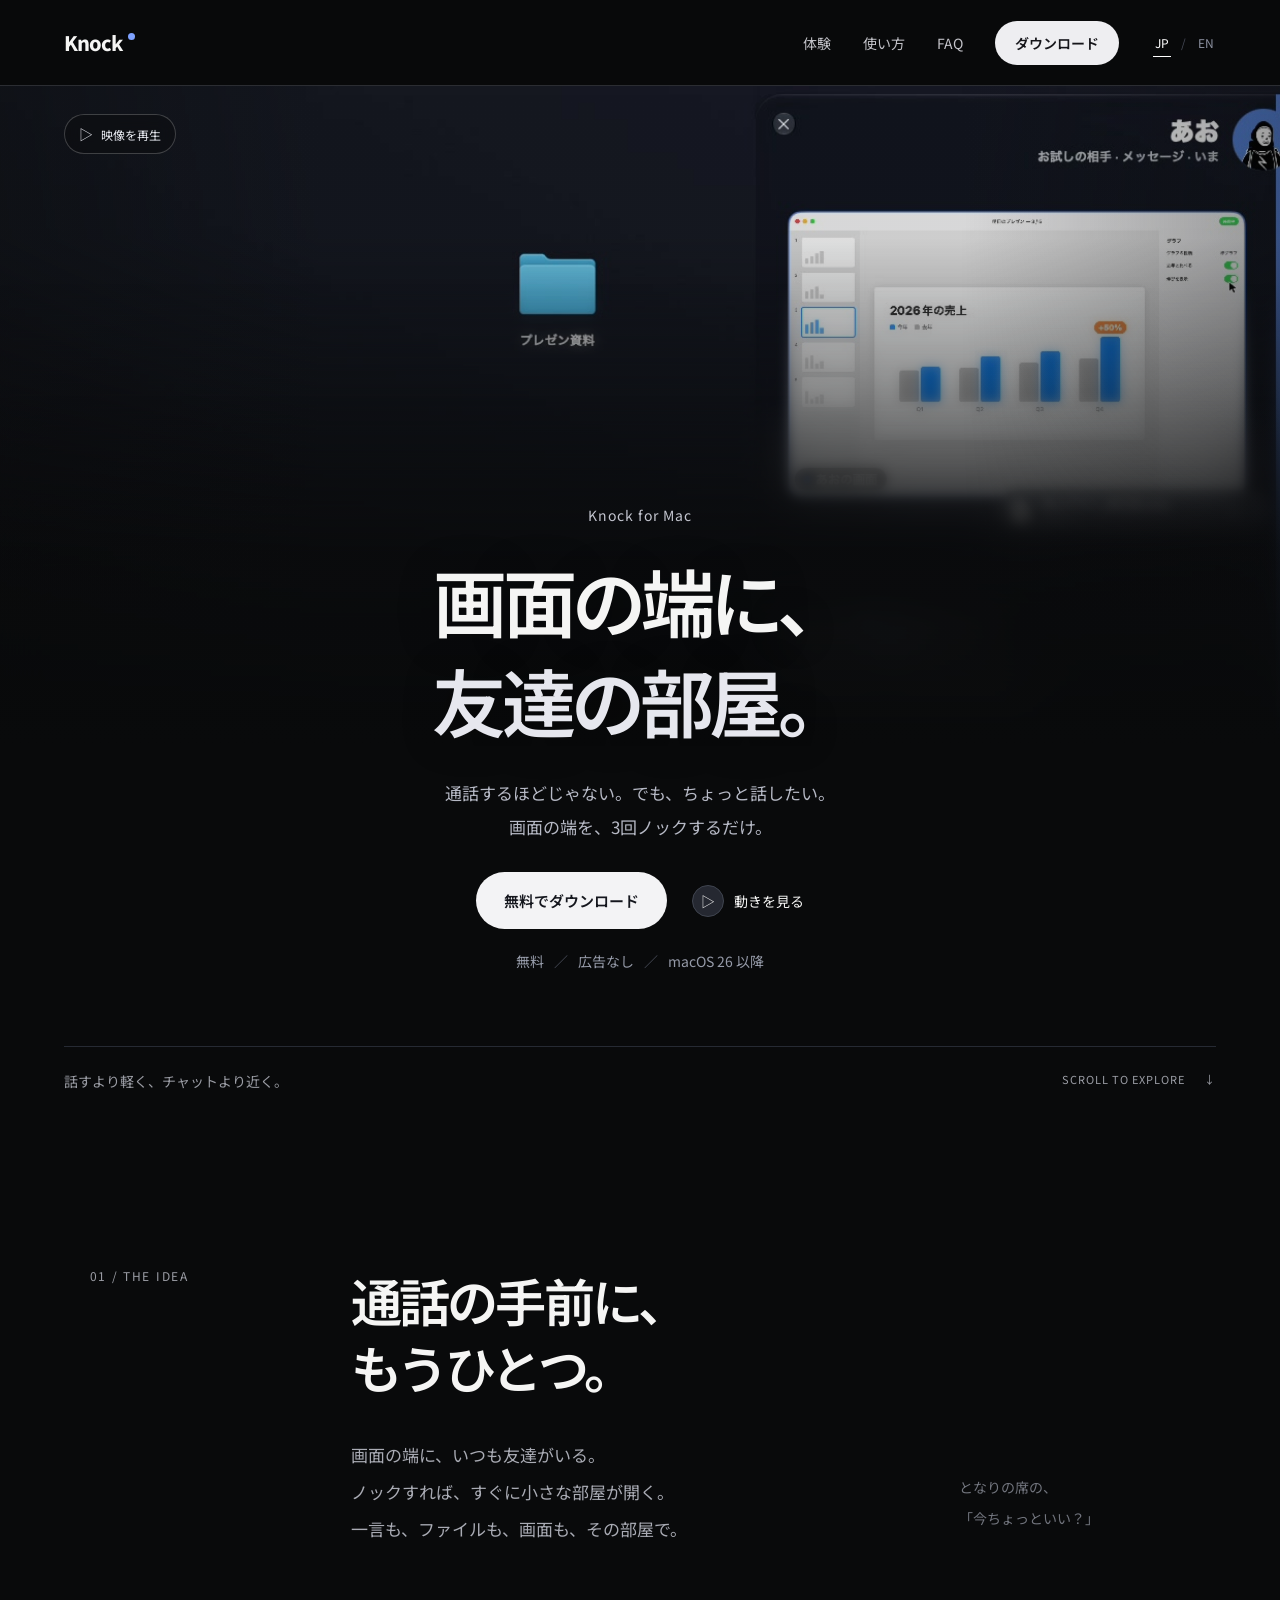
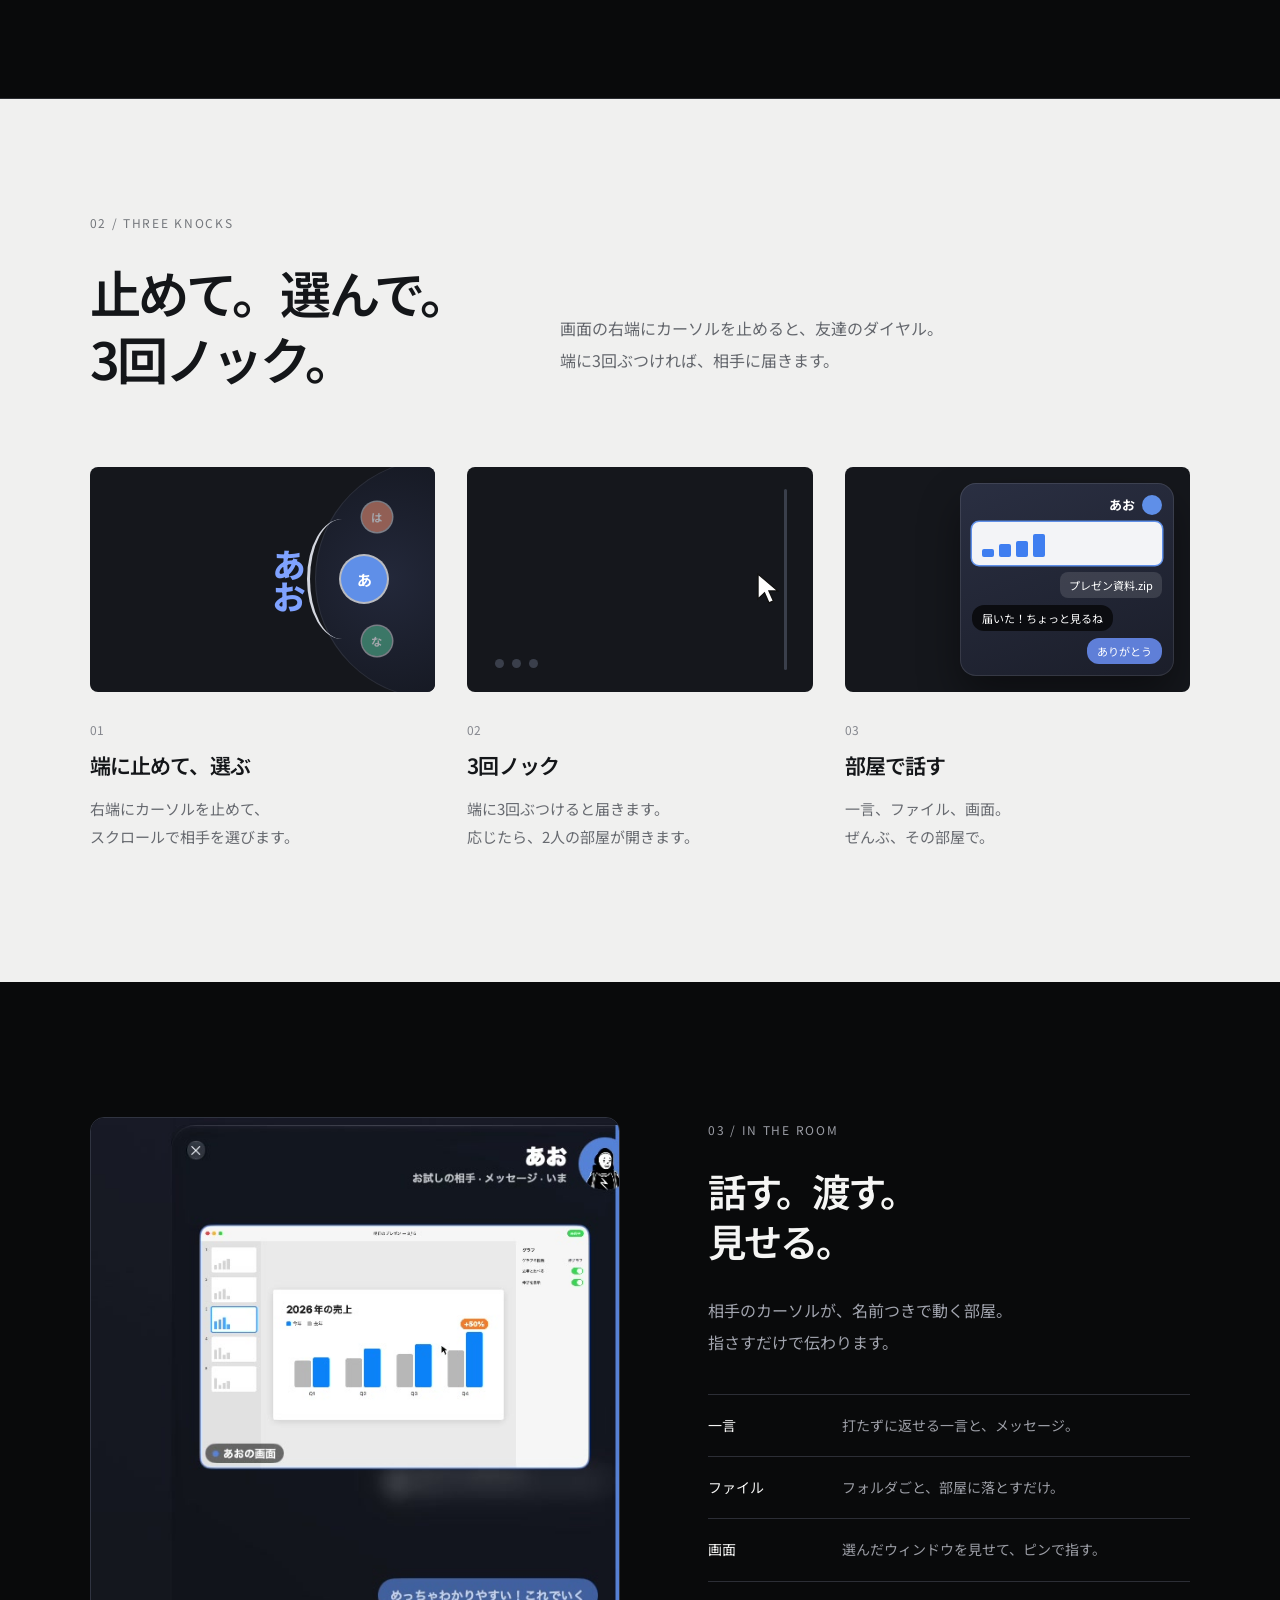
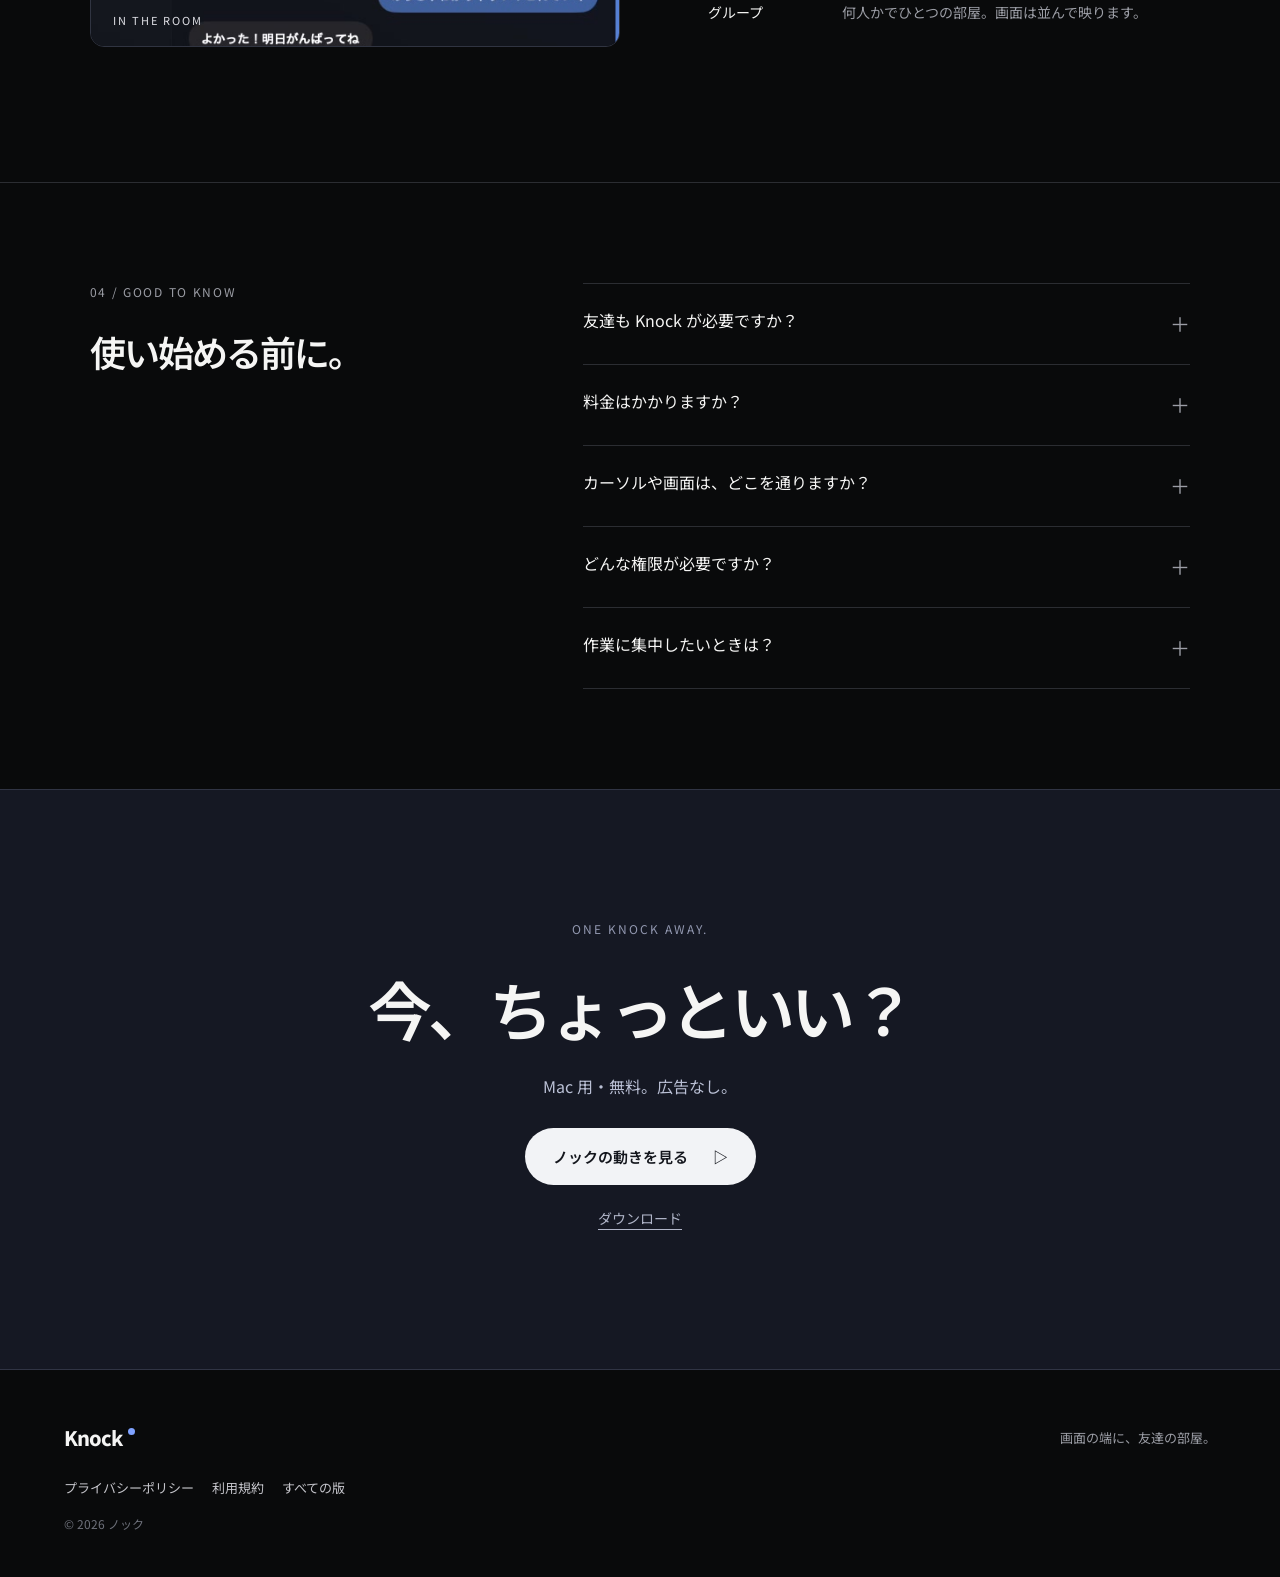
==== commit 568b3481: "Darker, sharper: footage on a dark desktop at its own size, the three steps drawn, text wordmark Co-" ====
--- a/index.html
+++ b/index.html
@@ -3,20 +3,20 @@
 <meta property="og:title" content="ノック"><meta property="og:image" content="https://hikaru777.github.io/knock-site/assets/poster.jpg">
 <link rel="alternate" hreflang="ja" href="https://hikaru777.github.io/knock-site/"><link rel="alternate" hreflang="en" href="https://hikaru777.github.io/knock-site/en/">
 <title>ノック — 画面の端に、友達の部屋。</title><link rel="icon" href="icon.png"><link rel="stylesheet" href="home.css"></head><body>
-<header><a class="wordmark" href="#top"><img src="icon.png" alt="">ノック<i></i></a><div class="header-right"><nav aria-label="メインナビゲーション"><a href="#experience">体験</a><a href="#how">使い方</a><a href="#questions">FAQ</a><button class="nav-cta" data-open="availability">ダウンロード</button></nav><div class="language-switch"><a href="./" lang="ja" aria-current="page">JP</a><span>/</span><a href="en/" lang="en">EN</a></div></div></header>
+<header><a class="wordmark" href="#top">Knock<i></i></a><div class="header-right"><nav aria-label="メインナビゲーション"><a href="#experience">体験</a><a href="#how">使い方</a><a href="#questions">FAQ</a><button class="nav-cta" data-open="availability">ダウンロード</button></nav><div class="language-switch"><a href="./" lang="ja" aria-current="page">JP</a><span>/</span><a href="en/" lang="en">EN</a></div></div></header>
 <main id="top"><section class="hero immersive-hero" id="experience"><div class="hero-motion" aria-hidden="true"><video id="background-demo" autoplay loop muted playsinline preload="auto" poster="assets/poster.jpg"><source src="assets/knock-zoom.mp4" type="video/mp4"></video><div class="blur-mid"></div><div class="blur-deep"></div><div class="motion-fade"></div></div><button id="background-toggle" class="motion-toggle" aria-label="背景動画を一時停止">Ⅱ <span>映像を停止</span></button>
 <div class="immersive-copy"><p class="eyebrow">Knock for Mac</p><h1>画面の端に、<br><em>友達の部屋。</em></h1><p class="hero-description">通話するほどじゃない。でも、ちょっと話したい。<br>画面の端を、3回ノックするだけ。</p><div class="hero-actions"><button class="primary" data-open="availability">無料でダウンロード</button><button class="film-trigger" data-open="film"><span class="play-mark">▷</span> 動きを見る</button></div><p class="price-note">無料 <span>／</span> 広告なし <span>／</span> macOS 26 以降</p></div><div class="hero-foot"><span>話すより軽く、チャットより近く。</span><span>SCROLL TO EXPLORE <i>↓</i></span></div></section>
 <section class="manifesto"><p class="section-label">01 / THE IDEA</p><div><h2>通話の手前に、<br>もうひとつ。</h2><p>画面の端に、いつも友達がいる。<br>ノックすれば、すぐに小さな部屋が開く。<br>一言も、ファイルも、画面も、その部屋で。</p></div><p class="side-note">となりの席の、<br>「今ちょっといい？」</p></section>
 <section class="how" id="how"><div class="section-heading"><p class="section-label">02 / THREE KNOCKS</p><h2>止めて。選んで。<br>3回ノック。</h2><p>画面の右端にカーソルを止めると、友達のダイヤル。<br>端に3回ぶつければ、相手に届きます。</p></div><div class="steps">
-<article><div class="step-art"><img src="assets/step-dial.jpg" alt="" loading="lazy"></div><div class="step-copy"><span>01</span><h3>端に止めて、選ぶ</h3><p>右端にカーソルを止めて、<br>スクロールで相手を選びます。</p></div></article>
-<article><div class="step-art"><img src="assets/step-room.jpg" alt="" loading="lazy"></div><div class="step-copy"><span>02</span><h3>3回ノック</h3><p>端に3回ぶつけると届きます。<br>応じたら、2人の部屋が開きます。</p></div></article>
-<article><div class="step-art"><img src="assets/step-talk.jpg" alt="" loading="lazy"></div><div class="step-copy"><span>03</span><h3>部屋で話す</h3><p>一言、ファイル、画面。<br>ぜんぶ、その部屋で。</p></div></article>
+<article><div class="step-art dial-art" aria-hidden="true"><div class="edge-line"></div><div class="moon"></div><div class="arc"></div><b class="p p1">は</b><b class="p p2">あ</b><b class="p p3">な</b><span class="pick">あお</span></div><div class="step-copy"><span>01</span><h3>端に止めて、選ぶ</h3><p>右端にカーソルを止めて、<br>スクロールで相手を選びます。</p></div></article>
+<article><div class="step-art knock-art" aria-hidden="true"><div class="edge-line"></div><i class="ring r1"></i><i class="ring r2"></i><i class="ring r3"></i><svg class="cursor" viewBox="0 0 22 32"><path d="M1 1v25l6.5-6 4.5 10 4.5-2-4.5-10H21z"/></svg><div class="count"><b></b><b></b><b></b></div></div><div class="step-copy"><span>02</span><h3>3回ノック</h3><p>端に3回ぶつけると届きます。<br>応じたら、2人の部屋が開きます。</p></div></article>
+<article><div class="step-art room-art" aria-hidden="true"><div class="mini-room"><div class="mr-head"><span>あお</span><i></i></div><div class="mr-screen"><b></b><b></b><b></b><b></b></div><div class="mr-file">プレゼン資料.zip</div><div class="mr-b them">届いた！ちょっと見るね</div><div class="mr-b me">ありがとう</div></div></div><div class="step-copy"><span>03</span><h3>部屋で話す</h3><p>一言、ファイル、画面。<br>ぜんぶ、その部屋で。</p></div></article>
 </div></section>
 <section class="detail-section"><div class="detail-image"><img src="assets/room.jpg" alt="あおが画面を見せている部屋" loading="lazy"><span class="image-tag">IN THE ROOM</span></div><div class="detail-copy"><p class="section-label">03 / IN THE ROOM</p><h2>話す。渡す。<br>見せる。</h2><p>相手のカーソルが、名前つきで動く部屋。<br>指さすだけで伝わります。</p>
 <div class="detail-rule"><span>一言</span><p>打たずに返せる一言と、メッセージ。</p></div><div class="detail-rule"><span>ファイル</span><p>フォルダごと、部屋に落とすだけ。</p></div><div class="detail-rule"><span>画面</span><p>選んだウィンドウを見せて、ピンで指す。</p></div><div class="detail-rule"><span>グループ</span><p>何人かでひとつの部屋。画面は並んで映ります。</p></div></div></section>
 <section class="faq" id="questions"><div><p class="section-label">04 / GOOD TO KNOW</p><h2>使い始める前に。</h2></div><div class="questions"><details><summary>友達も Knock が必要ですか？<span>＋</span></summary><p>はい。2人とも Knock を入れてサインインし、招待コードでつながります。友達がまだいなくても、お試しの相手（あお・はる）と一通り試せます。</p></details><details><summary>料金はかかりますか？<span>＋</span></summary><p>無料です。広告もありません。</p></details><details><summary>カーソルや画面は、どこを通りますか？<span>＋</span></summary><p>2台の Mac を直接つないで、暗号化してやりとりします。ネットワークの都合で直接つながらないときだけ、サーバーがその場で中継します（保存はしません）。</p></details><details><summary>どんな権限が必要ですか？<span>＋</span></summary><p>画面を見せるときだけ、macOS の「画面収録」の許可を使います。見せるのは、あなたが選んだウィンドウだけです。</p></details><details><summary>作業に集中したいときは？<span>＋</span></summary><p>「集中する」をオンにすると、届いたノックは静かに待ちます。顔を上げて画面の端に来たときに受け取れます。</p></details></div></section>
 <section class="closing"><p>ONE KNOCK AWAY.</p><h2>今、ちょっといい？</h2><p class="closing-price">Mac 用・無料。広告なし。</p><button class="primary" data-open="film">ノックの動きを見る <span>▷</span></button><button class="text-button" data-open="availability">ダウンロード</button></section></main>
-<footer><a class="wordmark" href="#top"><img src="icon.png" alt="">ノック<i></i></a><p>画面の端に、友達の部屋。</p><nav class="footer-links"><a href="privacy.html">プライバシーポリシー</a><a href="terms.html">利用規約</a><a href="https://github.com/hikaru777/knock-releases/releases">すべての版</a></nav><small>© 2026 ノック</small></footer>
+<footer><a class="wordmark" href="#top">Knock<i></i></a><p>画面の端に、友達の部屋。</p><nav class="footer-links"><a href="privacy.html">プライバシーポリシー</a><a href="terms.html">利用規約</a><a href="https://github.com/hikaru777/knock-releases/releases">すべての版</a></nav><small>© 2026 ノック</small></footer>
 <dialog id="film"><button class="close" aria-label="閉じる">×</button><video controls playsinline preload="none" poster="assets/poster.jpg"><source src="assets/knock-film.mp4" type="video/mp4"></video></dialog>
 <dialog id="availability"><button class="close" aria-label="閉じる">×</button><p class="section-label">ノック</p><h2>ダウンロードして、はじめる</h2><p>無料です。Knock.zip を開いて、Knock を「アプリケーション」フォルダに入れてください。<br>メールに届く6桁のコードでサインインし、招待コードを友達に送ればつながります。新しい版はアプリが自動で受け取ります。</p><div class="download-actions"><a class="primary" href="https://github.com/hikaru777/knock-releases/releases/latest/download/Knock.zip">Mac 版をダウンロード</a><a class="text-button" href="https://github.com/hikaru777/knock-releases/releases">すべての版</a></div><p class="quiet-note">対応環境：macOS 26 以降・Apple シリコン / Intel。</p><button class="primary close-secondary">ページに戻る</button></dialog>
 <script src="home.js"></script></body></html>
--- a/home.css
+++ b/home.css
@@ -42,3 +42,35 @@
 .price-note a{color:#c4c8d6;text-decoration:underline;text-underline-offset:4px}
 /* The room is on the right edge of the picture: the pause button goes to the other side. */
 .motion-toggle{left:5%;right:auto}
+/* Knock's own pictures for the three steps: the edge, its half-moon dial, three knocks, the room. */
+.wordmark{gap:0}
+.dial-art,.knock-art,.room-art{background:#15171c}
+.edge-line{position:absolute;right:26px;top:22px;bottom:22px;width:3px;border-radius:2px;background:#3a3f4b}
+.dial-art .moon{position:absolute;right:-120px;top:50%;width:240px;height:240px;margin-top:-120px;border-radius:50%;background:radial-gradient(circle at 30% 50%,#23283a,#141720 70%);box-shadow:inset 0 0 0 1px #ffffff14}
+.dial-art .arc{position:absolute;right:58px;top:50%;width:70px;height:120px;margin-top:-60px;border-left:3px solid #e9ecf5;border-radius:50%/50%;opacity:.9}
+.dial-art .p{position:absolute;width:40px;height:40px;border-radius:50%;display:grid;place-items:center;color:#fff;font-size:15px;font-weight:700;box-shadow:0 0 0 2px #ffffffb0}
+.dial-art .p1{right:38px;top:calc(50% - 82px);background:#e0896f;transform:scale(.75);opacity:.6}
+.dial-art .p2{right:48px;top:calc(50% - 20px);width:46px;height:46px;margin-top:-3px;background:#5f8fe8;animation:pick 4s ease-in-out infinite}
+.dial-art .p3{right:38px;top:calc(50% + 42px);background:#4fb08c;transform:scale(.75);opacity:.6}
+.dial-art .pick{position:absolute;right:122px;top:50%;transform:translateY(-50%);font-size:34px;font-weight:800;letter-spacing:-.04em;color:#7fa2ff;writing-mode:vertical-rl}
+@keyframes pick{0%,100%{transform:scale(1)}50%{transform:scale(1.08)}}
+.knock-art .ring{position:absolute;right:20px;top:50%;width:16px;height:16px;margin:-8px -8px 0 0;border-radius:50%;border:2px solid #7fa2ff;opacity:0;animation:ring 3s ease-out infinite}
+.knock-art .r2{animation-delay:.35s}.knock-art .r3{animation-delay:.7s}
+@keyframes ring{0%{transform:scale(.4);opacity:0}8%{opacity:1}45%{transform:scale(9);opacity:0}100%{opacity:0}}
+.knock-art .cursor{position:absolute;right:34px;top:calc(50% - 6px);width:22px;height:32px;fill:#fff;stroke:#111;stroke-width:1.4;animation:bump 3s ease-in-out infinite}
+@keyframes bump{0%,100%{transform:translateX(-40px)}6%,18%,30%{transform:translateX(0)}12%,24%{transform:translateX(-22px)}40%,90%{transform:translateX(-40px)}}
+.knock-art .count{position:absolute;left:28px;bottom:24px;display:flex;gap:8px}
+.knock-art .count b{width:9px;height:9px;border-radius:50%;background:#3a3f4b;animation:lit 3s steps(1) infinite}
+.knock-art .count b:nth-child(1){animation-delay:.18s}.knock-art .count b:nth-child(2){animation-delay:.54s}.knock-art .count b:nth-child(3){animation-delay:.9s}
+@keyframes lit{0%{background:#7fa2ff}40%,100%{background:#3a3f4b}}
+.room-art{align-items:stretch;justify-content:flex-end}
+.mini-room{position:relative;width:62%;margin:16px 16px 16px 0;border-radius:16px;background:linear-gradient(160deg,#2a2f42,#1b1e2a);box-shadow:inset 0 0 0 1px #ffffff1a,0 20px 40px #0006;padding:12px;display:flex;flex-direction:column;gap:7px;color:#fff;font-size:11px;overflow:hidden}
+.mr-head{display:flex;justify-content:flex-end;align-items:center;gap:7px;font-weight:700;font-size:13px}
+.mr-head i{width:20px;height:20px;border-radius:50%;background:#5f8fe8}
+.mr-screen{height:52px;border-radius:7px;background:#f3f4f7;display:flex;align-items:flex-end;gap:5px;padding:8px 10px;box-shadow:0 0 0 1.5px #5f8fe8}
+.mr-screen b{width:12px;background:#3f7ef0;border-radius:2px}
+.mr-screen b:nth-child(1){height:30%}.mr-screen b:nth-child(2){height:48%}.mr-screen b:nth-child(3){height:58%}.mr-screen b:nth-child(4){height:85%}
+.mr-file{align-self:flex-end;background:#ffffff1f;border-radius:8px;padding:5px 9px}
+.mr-b{padding:5px 10px;border-radius:12px;max-width:85%}
+.mr-b.them{align-self:flex-start;background:#0b0c10}
+.mr-b.me{align-self:flex-end;background:#5f7fd8}
